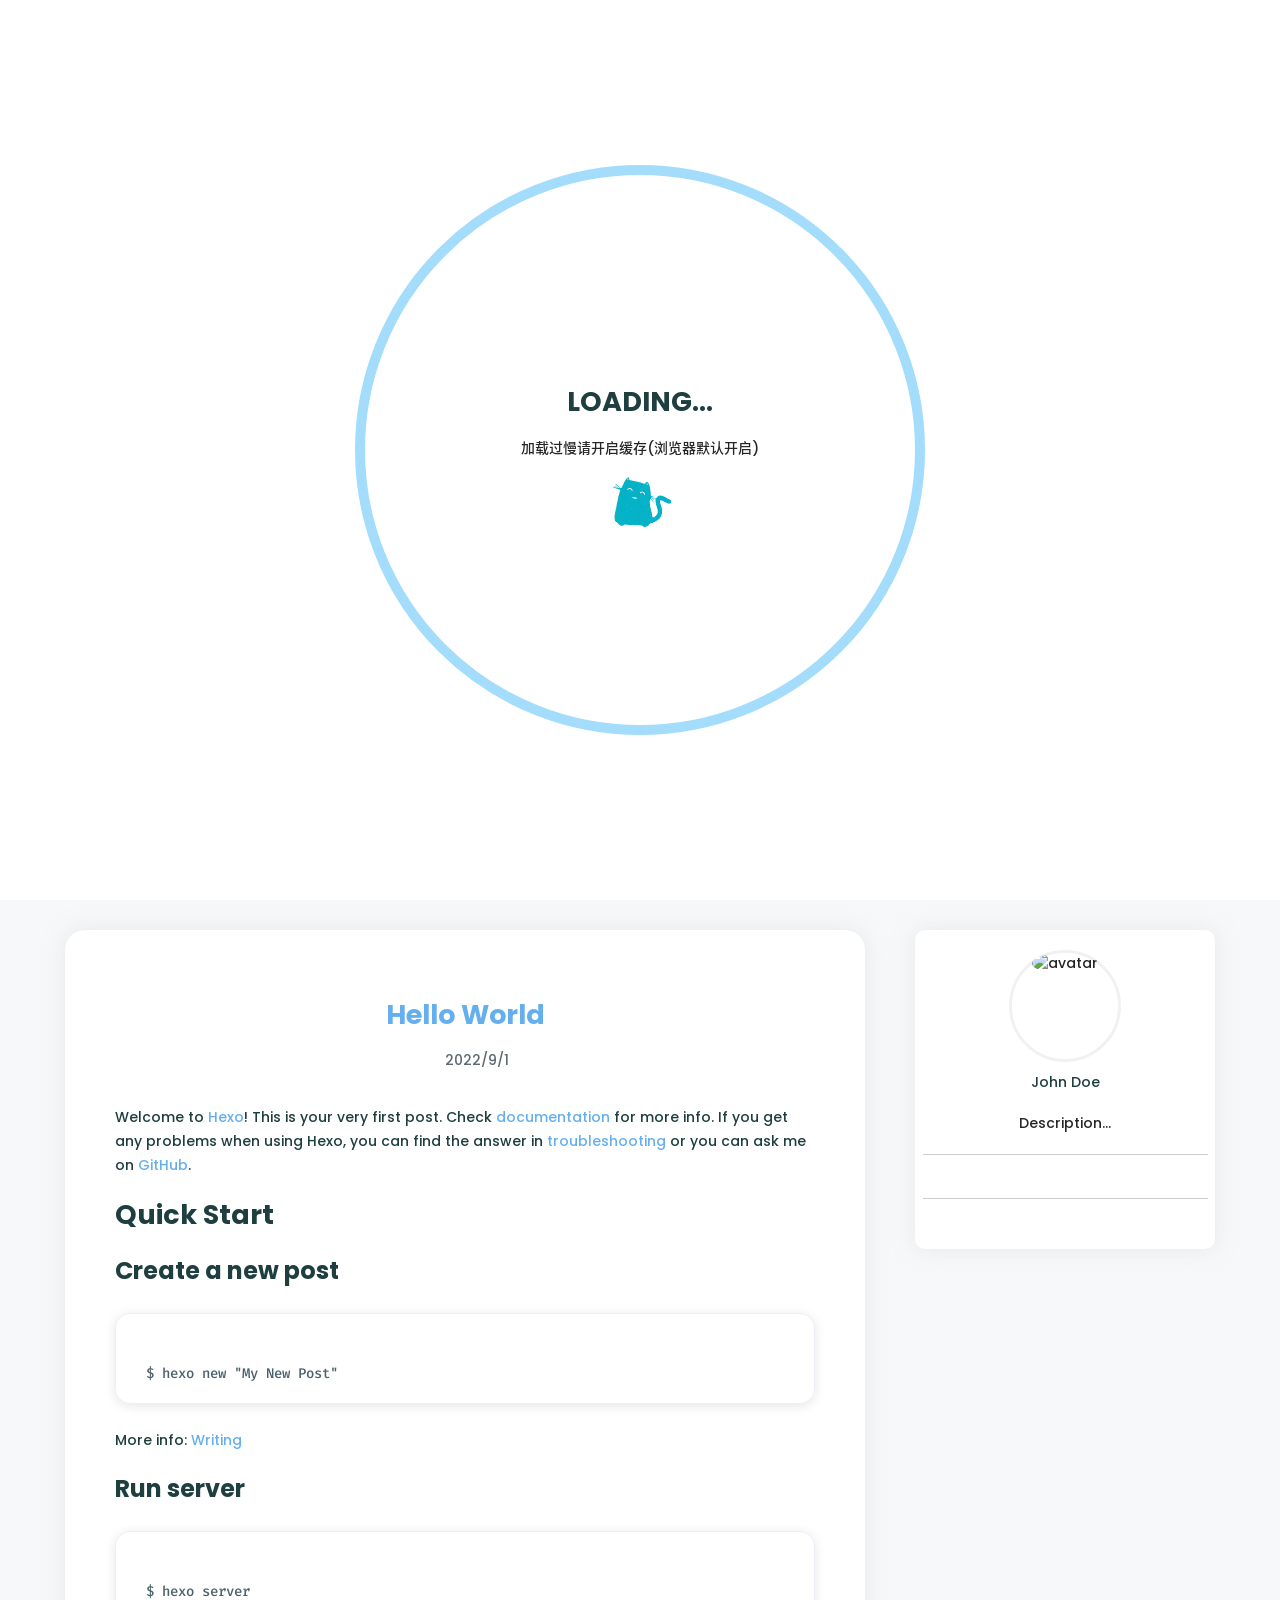
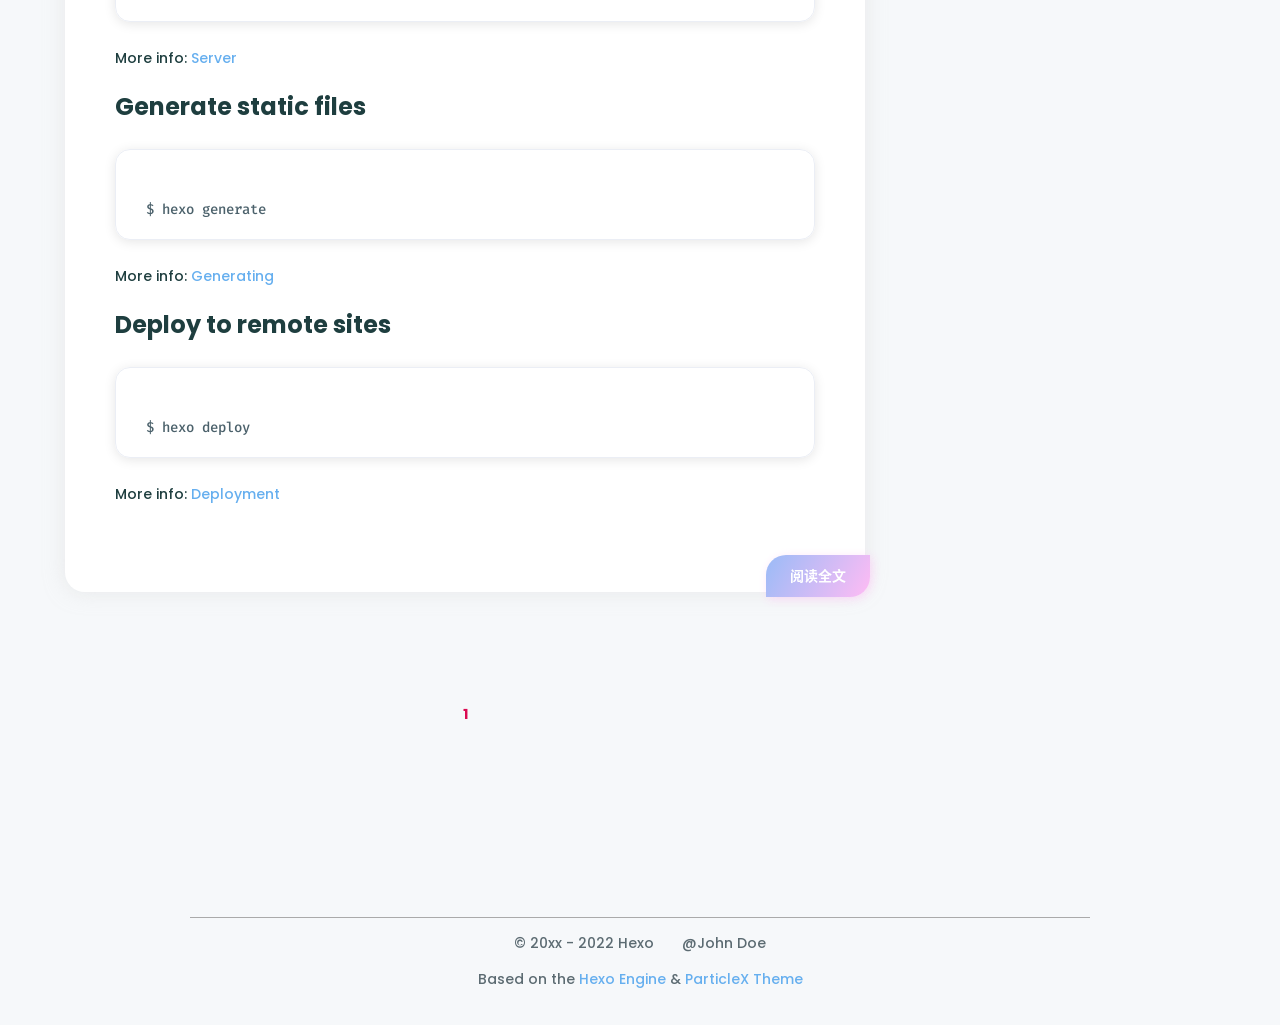
==== index.html @ c2cf767c "Site updated: 2022-09-02 00:06:01" ====
<!DOCTYPE html>
<html lang="en">
    <head>
        <meta charset="UTF-8">
        <meta name="viewport" content="width=device-width,initial-scale=1.0,maximum-scale=1.0,user-scalable=0">
        <title>Hexo</title>
        <meta name="author" content="John Doe">
        <meta name="description" content="">
        <meta name="keywords" content="">
        <link rel="icon" href="https://gimg2.baidu.com/image_search/src=http%3A%2F%2Fnimg.ws.126.net%2F%3Furl%3Dhttp%253A%252F%252Fdingyue.ws.126.net%252F2021%252F1209%252F1f26c47dj00r3t7x1001zd200u000u0g00570056.jpg%26thumbnail%3D650x2147483647%26quality%3D80%26type%3Djpg&refer=http%3A%2F%2Fnimg.ws.126.net&app=2002&size=f9999,10000&q=a80&n=0&g=0n&fmt=auto?sec=1664640320&t=bb27c433da0025b94dfe8b3d9829feb0">
        <script src="https://cdn.staticfile.org/instant.page/5.1.0/instantpage.min.js" type="module"></script>
        <script src="https://cdn.staticfile.org/font-awesome/6.1.1/js/all.min.js"></script>
        
        <link rel="stylesheet" href="/css/fonts.min.css">
        <link rel="stylesheet" href="/css/particlex.css">
        
        <script src="https://cdn.staticfile.org/vue/3.2.33/vue.global.prod.min.js"></script>
    <meta name="generator" content="Hexo 6.2.0"></head>
    <body>
        <div id="loading" style="height:100vh;width:100vw;position:fixed;display:flex;z-index:200;justify-content:space-between;background:#fff;transition:opacity 0.3s ease-out"><div style="position:fixed;height:100vh;width:100vw;display:flex;justify-content:center;align-items:center"><div id="loadcontent" style="width:50vmin;height:50vmin;padding:50px;border-radius:50%;display:flex;justify-content:center;align-items:center;border:solid 10px #a3ddfb;text-align:center"><div><h2>LOADING...</h2><p style="word-break:keep-all">加载过慢请开启缓存(浏览器默认开启)</p><div><img alt="loading" src="/loading.gif"></div></div></div></div></div>
        <div id="layout">
            <i data-fa-symbol="calendar-solid" class="fa-solid fa-calendar fa-fw"></i>
            <i data-fa-symbol="bookmark-solid" class="fa-solid fa-bookmark fa-fw"></i>
            <i data-fa-symbol="tags-solid" class="fa-solid fa-tags fa-fw"></i>
            <transition name="into">
                <div v-show="show_page" style="display: -not-none">
                    <div id="menu_show">
                         
<nav id="menu">
    <div class="desktop-menu">
        <a href="/">
            <span class="title">Hexo</span>
        </a>
        
        <a href="/">
            <i class="fa-solid fa-house fa-fw"></i>
            <span>&ensp;home</span>
        </a>
        
        <a href="/about">
            <i class="fa-solid fa-id-card fa-fw"></i>
            <span>&ensp;about</span>
        </a>
        
        <a href="/archives">
            <i class="fa-solid fa-box-archive fa-fw"></i>
            <span>&ensp;archives</span>
        </a>
        
        <a href="/categories">
            <i class="fa-solid fa-bookmark fa-fw"></i>
            <span>&ensp;categories</span>
        </a>
        
        <a href="/tags">
            <i class="fa-solid fa-tags fa-fw"></i>
            <span>&ensp;tags</span>
        </a>
        
    </div>
    <div :class="'phone-menu ' + menu_show" id="phone-menu">
        <div class="curtain" @click="menu_show = !menu_show" v-show="menu_show"></div>
        <div :class="'title'" @click="menu_show = !menu_show">
            <i class="fa-solid fa-bars fa-fw"></i>
            <span>&emsp;Hexo</span>
        </div>
        <transition name="slide">
        <div class="items" v-show="menu_show">
            
            <a href="/">
                <div class="item">
                    <div style="min-width: 20px; max-width: 50px; width: 10%">
                        <i class="fa-solid fa-house fa-fw"></i>
                    </div>
                    <div style="min-width: 100px; max-width: 150%; width: 20%">home</div>
                </div>
            </a>
            
            <a href="/about">
                <div class="item">
                    <div style="min-width: 20px; max-width: 50px; width: 10%">
                        <i class="fa-solid fa-id-card fa-fw"></i>
                    </div>
                    <div style="min-width: 100px; max-width: 150%; width: 20%">about</div>
                </div>
            </a>
            
            <a href="/archives">
                <div class="item">
                    <div style="min-width: 20px; max-width: 50px; width: 10%">
                        <i class="fa-solid fa-box-archive fa-fw"></i>
                    </div>
                    <div style="min-width: 100px; max-width: 150%; width: 20%">archives</div>
                </div>
            </a>
            
            <a href="/categories">
                <div class="item">
                    <div style="min-width: 20px; max-width: 50px; width: 10%">
                        <i class="fa-solid fa-bookmark fa-fw"></i>
                    </div>
                    <div style="min-width: 100px; max-width: 150%; width: 20%">categories</div>
                </div>
            </a>
            
            <a href="/tags">
                <div class="item">
                    <div style="min-width: 20px; max-width: 50px; width: 10%">
                        <i class="fa-solid fa-tags fa-fw"></i>
                    </div>
                    <div style="min-width: 100px; max-width: 150%; width: 20%">tags</div>
                </div>
            </a>
            
        </div>
        </transition>
    </div>
</nav>
                    </div>
                    <div id="main">
                        <div id="home-head">
    <div id="home-background" style="background-image: url(background-image:url('https://w.wallhaven.cc/full/6o/wallhaven-6o9qg7.png'))"></div>
    
    <div id="home-info" class="home-info" @click="home_click">
        <span class="loop"></span>
        <span class="loop"></span>
        <span class="loop"></span>
        <span class="loop"></span>
        <span class="info">
            <div class="wrap">
                <h1>Hexo</h1>
                <h3></h3>
                <h5></h5>
            </div>
        </span>
    </div>
    
</div>

<div id="home-posts-wrap" class="">
    <div id="home-posts">
        <div id="posts">
            

<div class="post">
    <a href="/2022/09/01/hello-world/">
        <h2 class="post-title">Hello World</h2>
    </a>
    <div class="category-and-date">
        
        <span class="date">
            <span class="icon">
                <svg class="fa-icon"><use xlink:href="#calendar-solid"></use></svg>
            </span>
            2022/9/1
        </span>
    </div>
    <div class="excerpt">
        <div class="content" v-pre>
            
            <p>Welcome to <a target="_blank" rel="noopener" href="https://hexo.io/">Hexo</a>! This is your very first post. Check <a target="_blank" rel="noopener" href="https://hexo.io/docs/">documentation</a> for more info. If you get any problems when using Hexo, you can find the answer in <a target="_blank" rel="noopener" href="https://hexo.io/docs/troubleshooting.html">troubleshooting</a> or you can ask me on <a target="_blank" rel="noopener" href="https://github.com/hexojs/hexo/issues">GitHub</a>.</p>
<h2 id="Quick-Start"><a href="#Quick-Start" class="headerlink" title="Quick Start"></a>Quick Start</h2><h3 id="Create-a-new-post"><a href="#Create-a-new-post" class="headerlink" title="Create a new post"></a>Create a new post</h3><pre><code class="bash">$ hexo new &quot;My New Post&quot;
</code></pre>
<p>More info: <a target="_blank" rel="noopener" href="https://hexo.io/docs/writing.html">Writing</a></p>
<h3 id="Run-server"><a href="#Run-server" class="headerlink" title="Run server"></a>Run server</h3><pre><code class="bash">$ hexo server
</code></pre>
<p>More info: <a target="_blank" rel="noopener" href="https://hexo.io/docs/server.html">Server</a></p>
<h3 id="Generate-static-files"><a href="#Generate-static-files" class="headerlink" title="Generate static files"></a>Generate static files</h3><pre><code class="bash">$ hexo generate
</code></pre>
<p>More info: <a target="_blank" rel="noopener" href="https://hexo.io/docs/generating.html">Generating</a></p>
<h3 id="Deploy-to-remote-sites"><a href="#Deploy-to-remote-sites" class="headerlink" title="Deploy to remote sites"></a>Deploy to remote sites</h3><pre><code class="bash">$ hexo deploy
</code></pre>
<p>More info: <a target="_blank" rel="noopener" href="https://hexo.io/docs/one-command-deployment.html">Deployment</a></p>

            
        </div>
    </div>
    <div class="post-tags">
        
        
    </div>
    <a href="/2022/09/01/hello-world/" class="go-post">阅读全文</a>
</div>

             
<div class="page-current">
    <div class="prev">
        
    </div>
    <div class="page-index">
        
        <span class="current">
            1
        </span>
        
    </div>
    <div class="next">
        
    </div>
</div>
        </div>
    </div>
    
    <div id="home-card">
        <div id="card-div">
    <div class="card-style" style="width: 300px">
        <div class="avatar">
            <img src="https://gimg2.baidu.com/image_search/src=http%3A%2F%2Fnimg.ws.126.net%2F%3Furl%3Dhttp%253A%252F%252Fdingyue.ws.126.net%252F2021%252F1209%252F1f26c47dj00r3t7x1001zd200u000u0g00570056.jpg%26thumbnail%3D650x2147483647%26quality%3D80%26type%3Djpg&refer=http%3A%2F%2Fnimg.ws.126.net&app=2002&size=f9999,10000&q=a80&n=0&g=0n&fmt=auto?sec=1664640320&t=bb27c433da0025b94dfe8b3d9829feb0 " alt="avatar">
        </div>
        <div class="name">
            John Doe
        </div>
        <div class="descriptions">
            
            <div class="description">
                Description...
            </div>
            
        </div>
        <div class="icon-links">
            
            <span class="icon-link">
                <a target="_blank" rel="noopener" href="https://github.com/argvchs">
                    <i class="fa-brands fa-github fa-fw"></i>
                </a>
            </span>
            
        </div>
        <div class="friend-links">
            
        </div>
    </div>
</div>
    </div>
    
</div>
                         
<footer id="footer">
    <div class="footer-wrap">
        <div>
            © 20xx - 2022 Hexo
            <span class="footer-icon">
                <i class="fa-solid fa-font-awesome fa-fw"></i>
            </span>
            @John Doe
        </div>
        <div></div>
        <div>Based on the <a target="_blank" rel="noopener" href="https://hexo.io/">Hexo Engine</a> & <a
                target="_blank" rel="noopener" href="https://github.com/argvchs/hexo-theme-particlex">ParticleX Theme</a></div>
        
    </div>
</footer>
                    </div>
                </div>
            </transition>
            <div id="img_show">
                <img id="img_content" alt="img_show">
            </div>
        </div>
        <script src="https://cdn.staticfile.org/highlight.js/11.5.1/highlight.min.js"></script>
        <script src="/js/particlex.js"></script>
        <script src="/js/showimg.js"></script>
        

    </body>
</html>
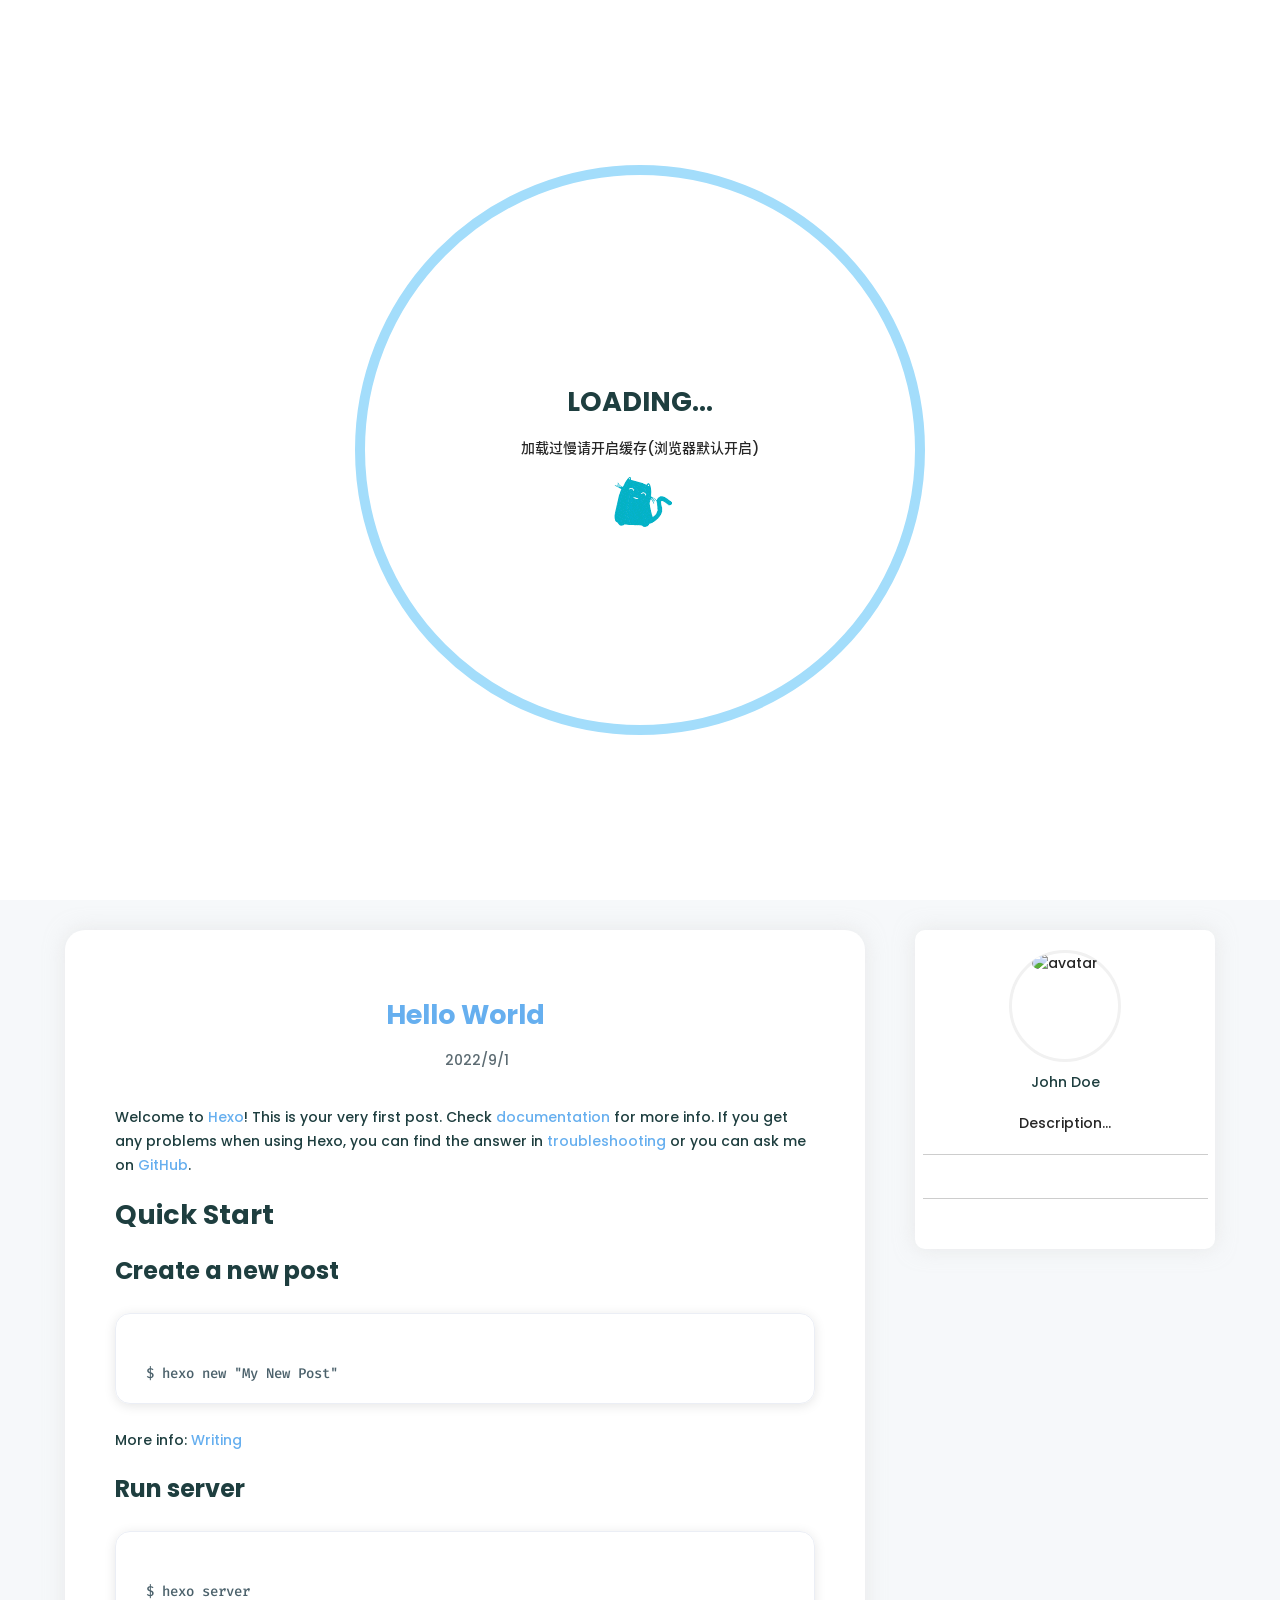
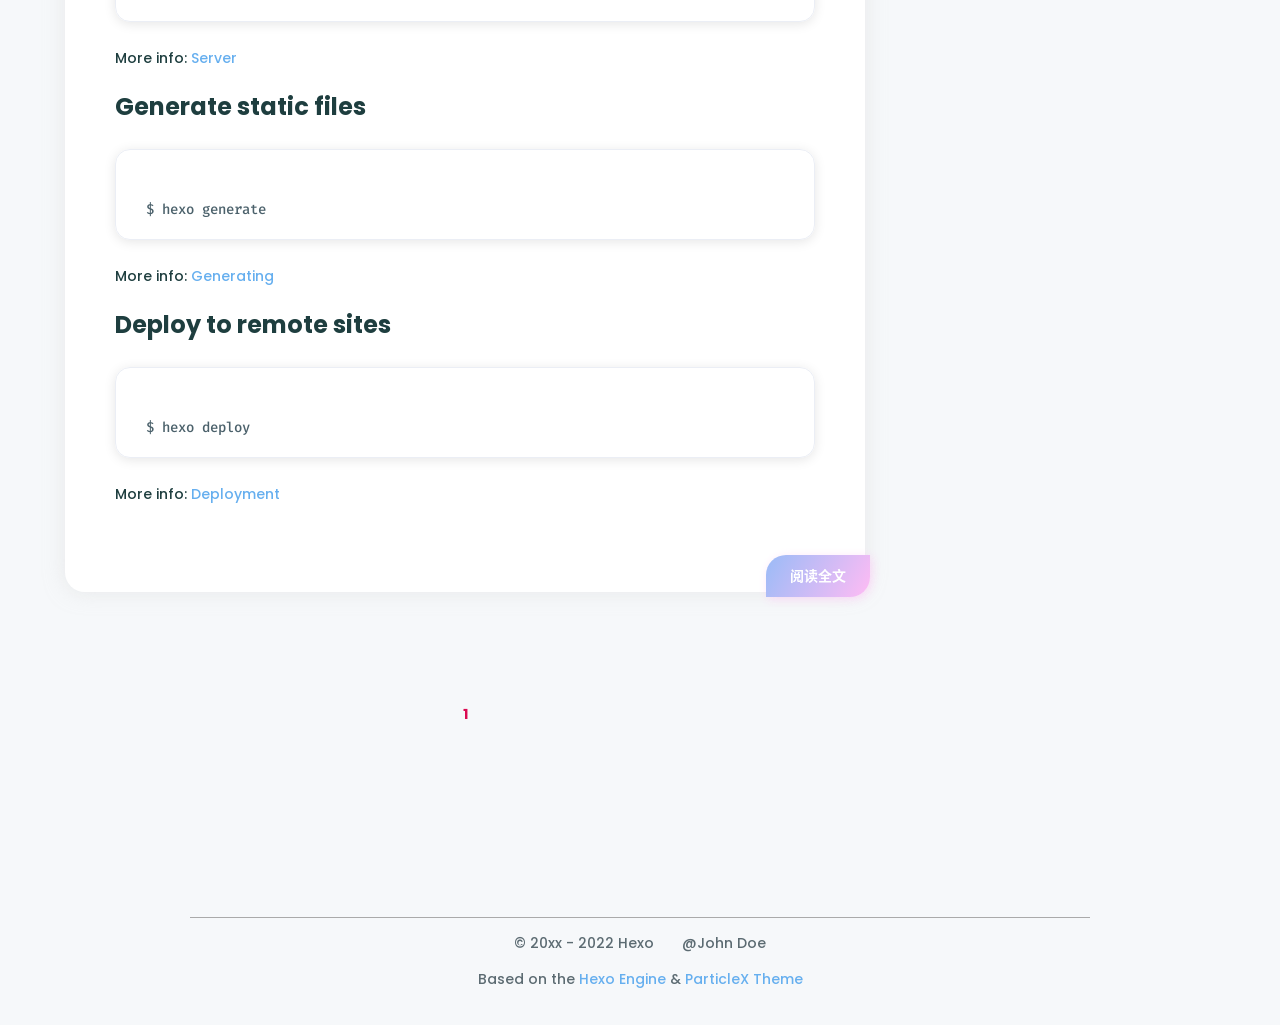
==== commit c87e0134: "Site updated: 2022-09-02 00:12:27" ====
--- a/index.html
+++ b/index.html
@@ -8,7 +8,7 @@
         <meta name="author" content="John Doe">
         <meta name="description" content="">
         <meta name="keywords" content="">
-        <link rel="icon" href="https://gimg2.baidu.com/image_search/src=http%3A%2F%2Fnimg.ws.126.net%2F%3Furl%3Dhttp%253A%252F%252Fdingyue.ws.126.net%252F2021%252F1209%252F1f26c47dj00r3t7x1001zd200u000u0g00570056.jpg%26thumbnail%3D650x2147483647%26quality%3D80%26type%3Djpg&refer=http%3A%2F%2Fnimg.ws.126.net&app=2002&size=f9999,10000&q=a80&n=0&g=0n&fmt=auto?sec=1664640320&t=bb27c433da0025b94dfe8b3d9829feb0">
+        <link rel="icon" href="/images/b.png">
         <script src="https://cdn.staticfile.org/instant.page/5.1.0/instantpage.min.js" type="module"></script>
         <script src="https://cdn.staticfile.org/font-awesome/6.1.1/js/all.min.js"></script>
         
@@ -206,7 +206,7 @@
         <div id="card-div">
     <div class="card-style" style="width: 300px">
         <div class="avatar">
-            <img src="https://gimg2.baidu.com/image_search/src=http%3A%2F%2Fnimg.ws.126.net%2F%3Furl%3Dhttp%253A%252F%252Fdingyue.ws.126.net%252F2021%252F1209%252F1f26c47dj00r3t7x1001zd200u000u0g00570056.jpg%26thumbnail%3D650x2147483647%26quality%3D80%26type%3Djpg&refer=http%3A%2F%2Fnimg.ws.126.net&app=2002&size=f9999,10000&q=a80&n=0&g=0n&fmt=auto?sec=1664640320&t=bb27c433da0025b94dfe8b3d9829feb0 " alt="avatar">
+            <img src="/images/b.png " alt="avatar">
         </div>
         <div class="name">
             John Doe
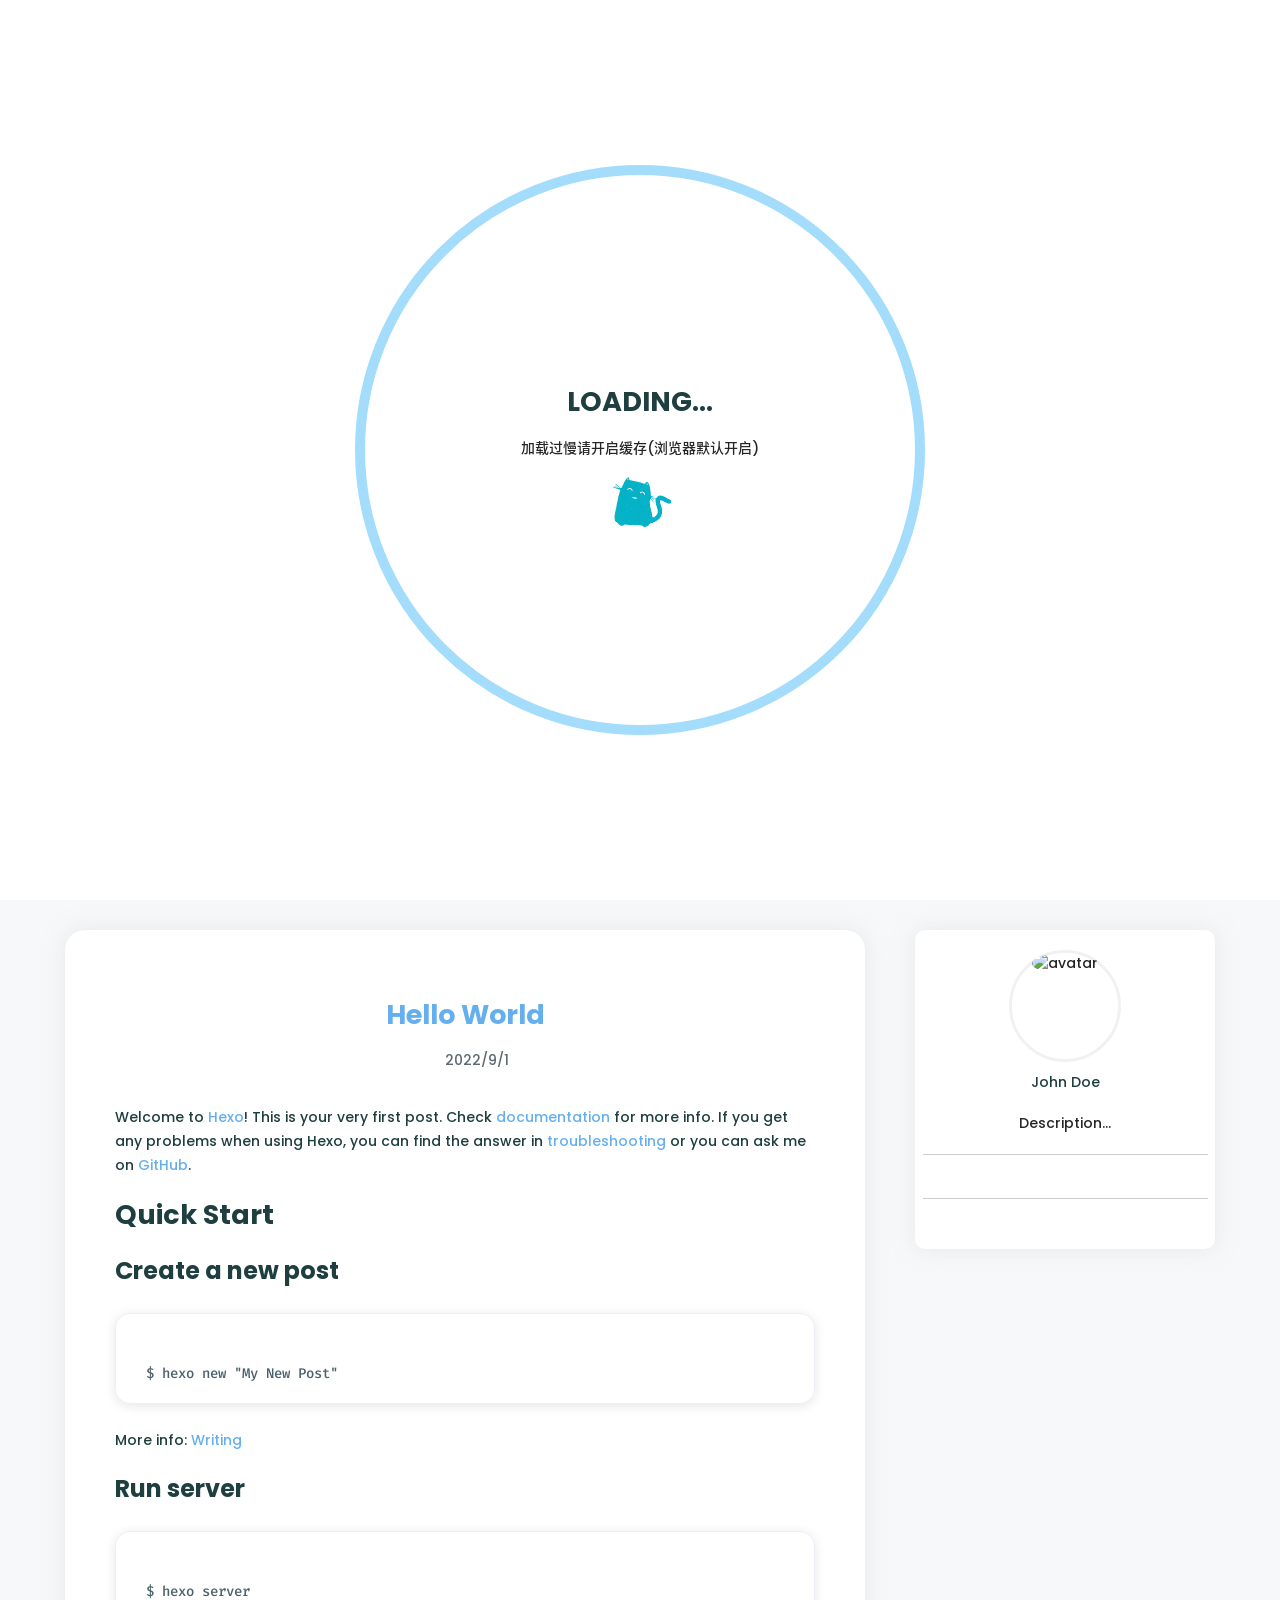
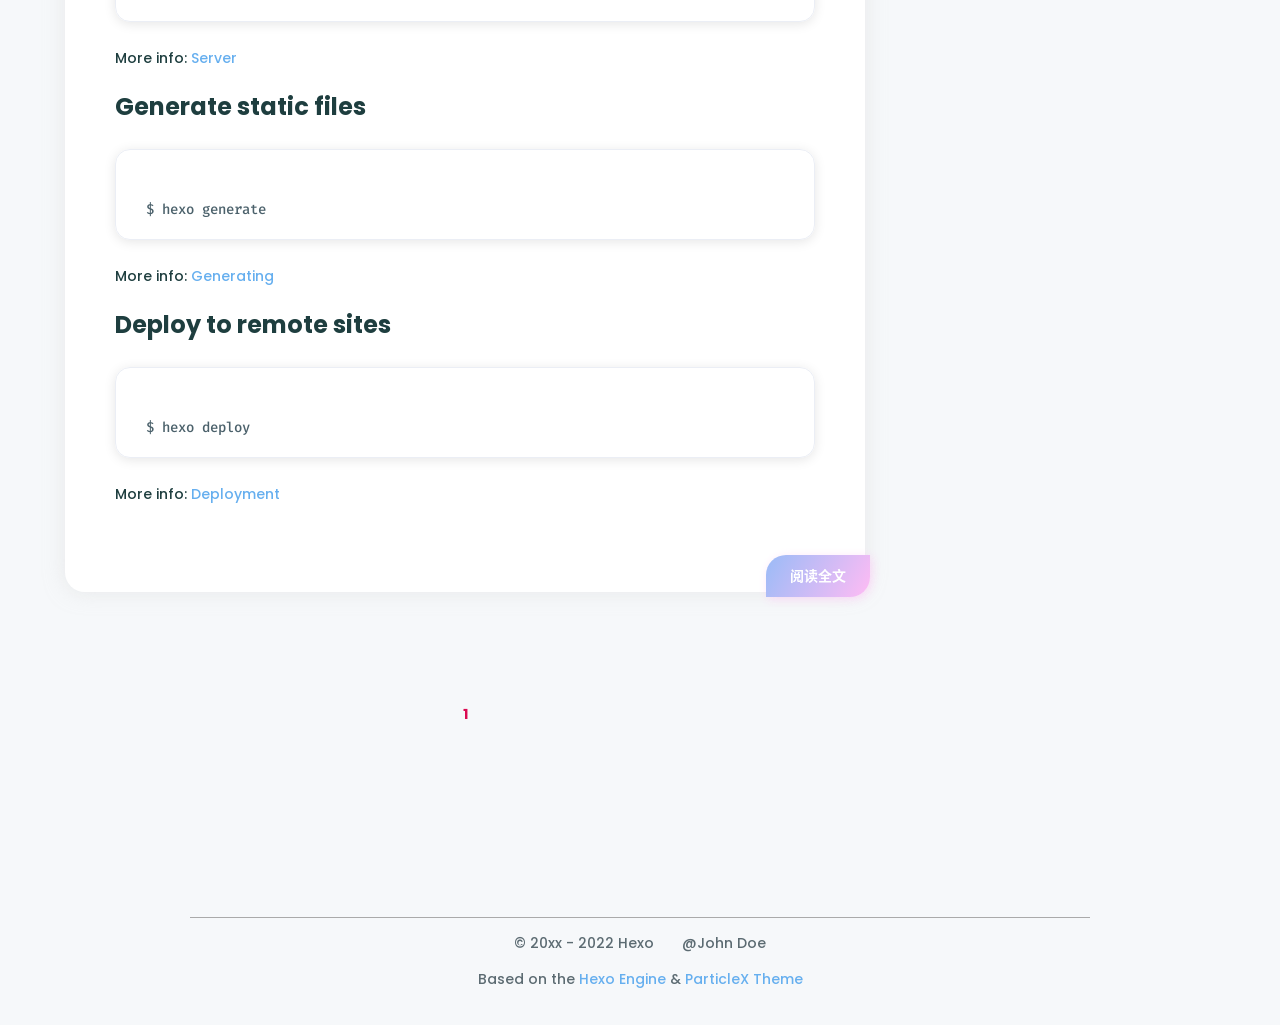
==== commit aee7dc8a: "Site updated: 2022-09-02 00:24:36" ====
--- a/index.html
+++ b/index.html
@@ -8,7 +8,7 @@
         <meta name="author" content="John Doe">
         <meta name="description" content="">
         <meta name="keywords" content="">
-        <link rel="icon" href="/images/b.png">
+        <link rel="icon" href="https://gimg2.baidu.com/image_search/src=http%3A%2F%2Fup.enterdesk.com%2Fedpic%2Fe6%2Fc6%2F47%2Fe6c647b2a2e25c4f6b4db6555a36e74b.jpg&refer=http%3A%2F%2Fup.enterdesk.com&app=2002&size=f9999,10000&q=a80&n=0&g=0n&fmt=auto?sec=1664641423&t=547849b54c3ba4bae5e285451c99cc3b">
         <script src="https://cdn.staticfile.org/instant.page/5.1.0/instantpage.min.js" type="module"></script>
         <script src="https://cdn.staticfile.org/font-awesome/6.1.1/js/all.min.js"></script>
         
@@ -120,7 +120,7 @@
                     </div>
                     <div id="main">
                         <div id="home-head">
-    <div id="home-background" style="background-image: url(background-image:url('https://w.wallhaven.cc/full/6o/wallhaven-6o9qg7.png'))"></div>
+    <div id="home-background" style="background-image: url(background-image:url('https://w.wallhaven.cc/full/z8/wallhaven-z8ll9w.jpg'))"></div>
     
     <div id="home-info" class="home-info" @click="home_click">
         <span class="loop"></span>
@@ -206,7 +206,7 @@
         <div id="card-div">
     <div class="card-style" style="width: 300px">
         <div class="avatar">
-            <img src="/images/b.png " alt="avatar">
+            <img src="https://gimg2.baidu.com/image_search/src=http%3A%2F%2Fup.enterdesk.com%2Fedpic%2Fe6%2Fc6%2F47%2Fe6c647b2a2e25c4f6b4db6555a36e74b.jpg&refer=http%3A%2F%2Fup.enterdesk.com&app=2002&size=f9999,10000&q=a80&n=0&g=0n&fmt=auto?sec=1664641423&t=547849b54c3ba4bae5e285451c99cc3b " alt="avatar">
         </div>
         <div class="name">
             John Doe
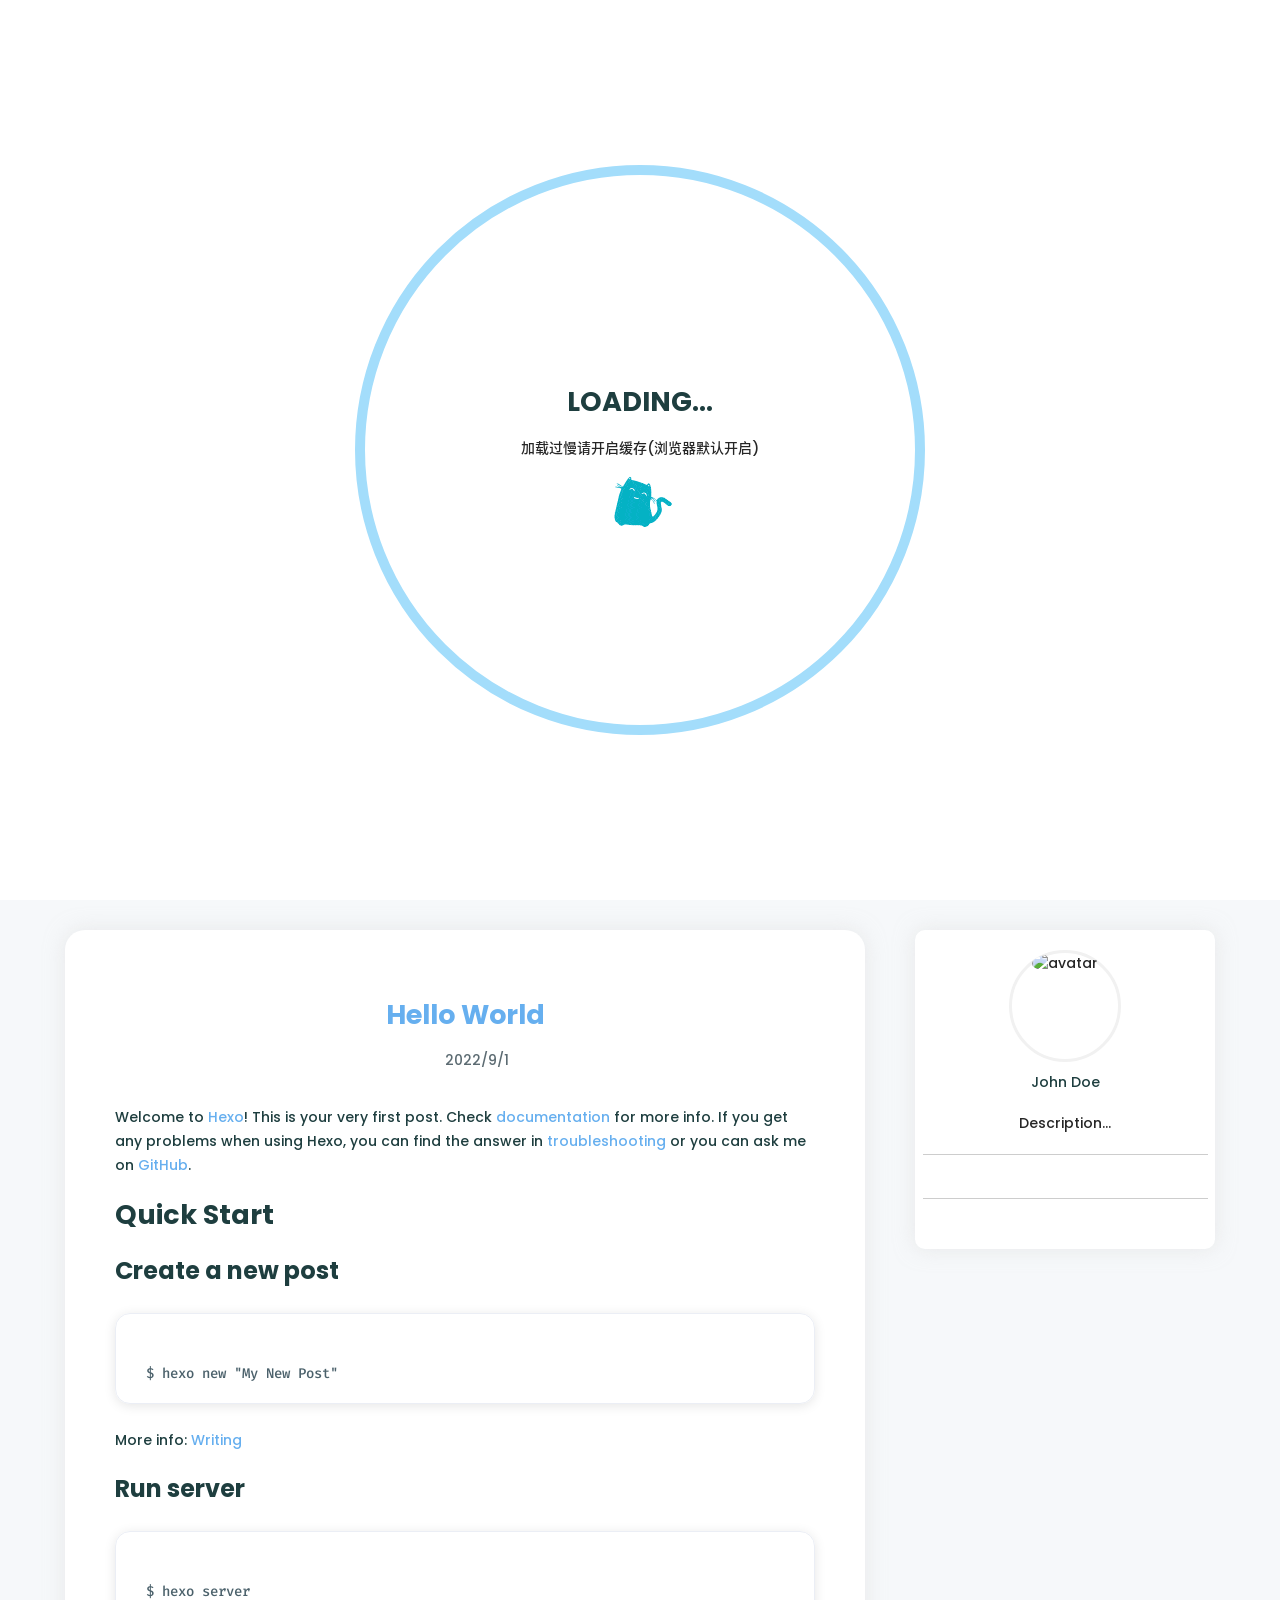
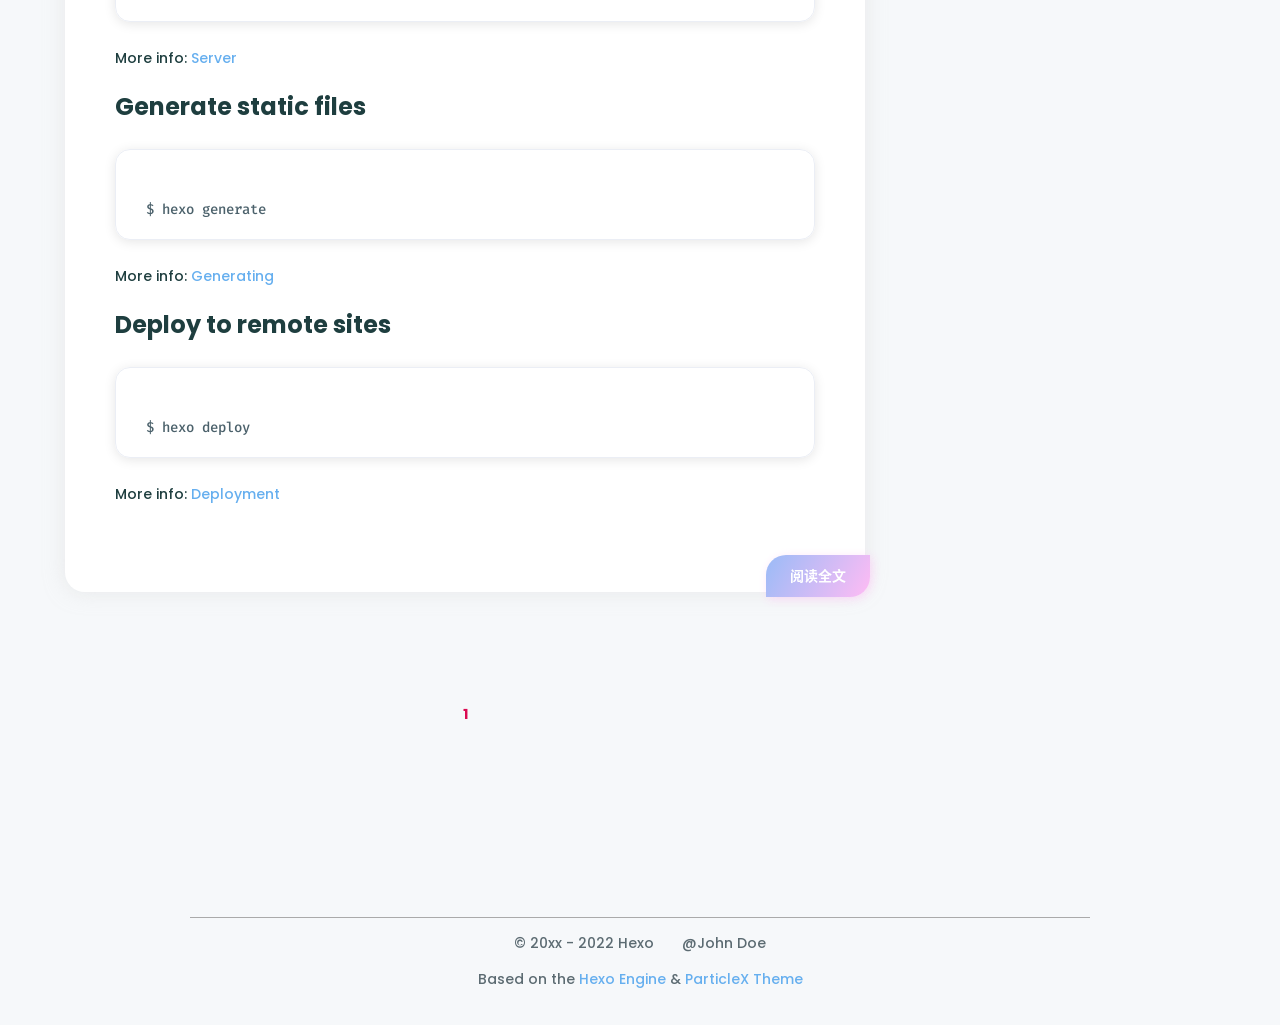
==== commit f6573c55: "Site updated: 2022-09-02 00:30:50" ====
--- a/index.html
+++ b/index.html
@@ -120,7 +120,7 @@
                     </div>
                     <div id="main">
                         <div id="home-head">
-    <div id="home-background" style="background-image: url(background-image:url('https://w.wallhaven.cc/full/z8/wallhaven-z8ll9w.jpg'))"></div>
+    <div id="home-background" style="background-image: url(background-image:url('https://w.wallhaven.cc/full/z9/wallhaven-z8ll9w.jpg'))"></div>
     
     <div id="home-info" class="home-info" @click="home_click">
         <span class="loop"></span>
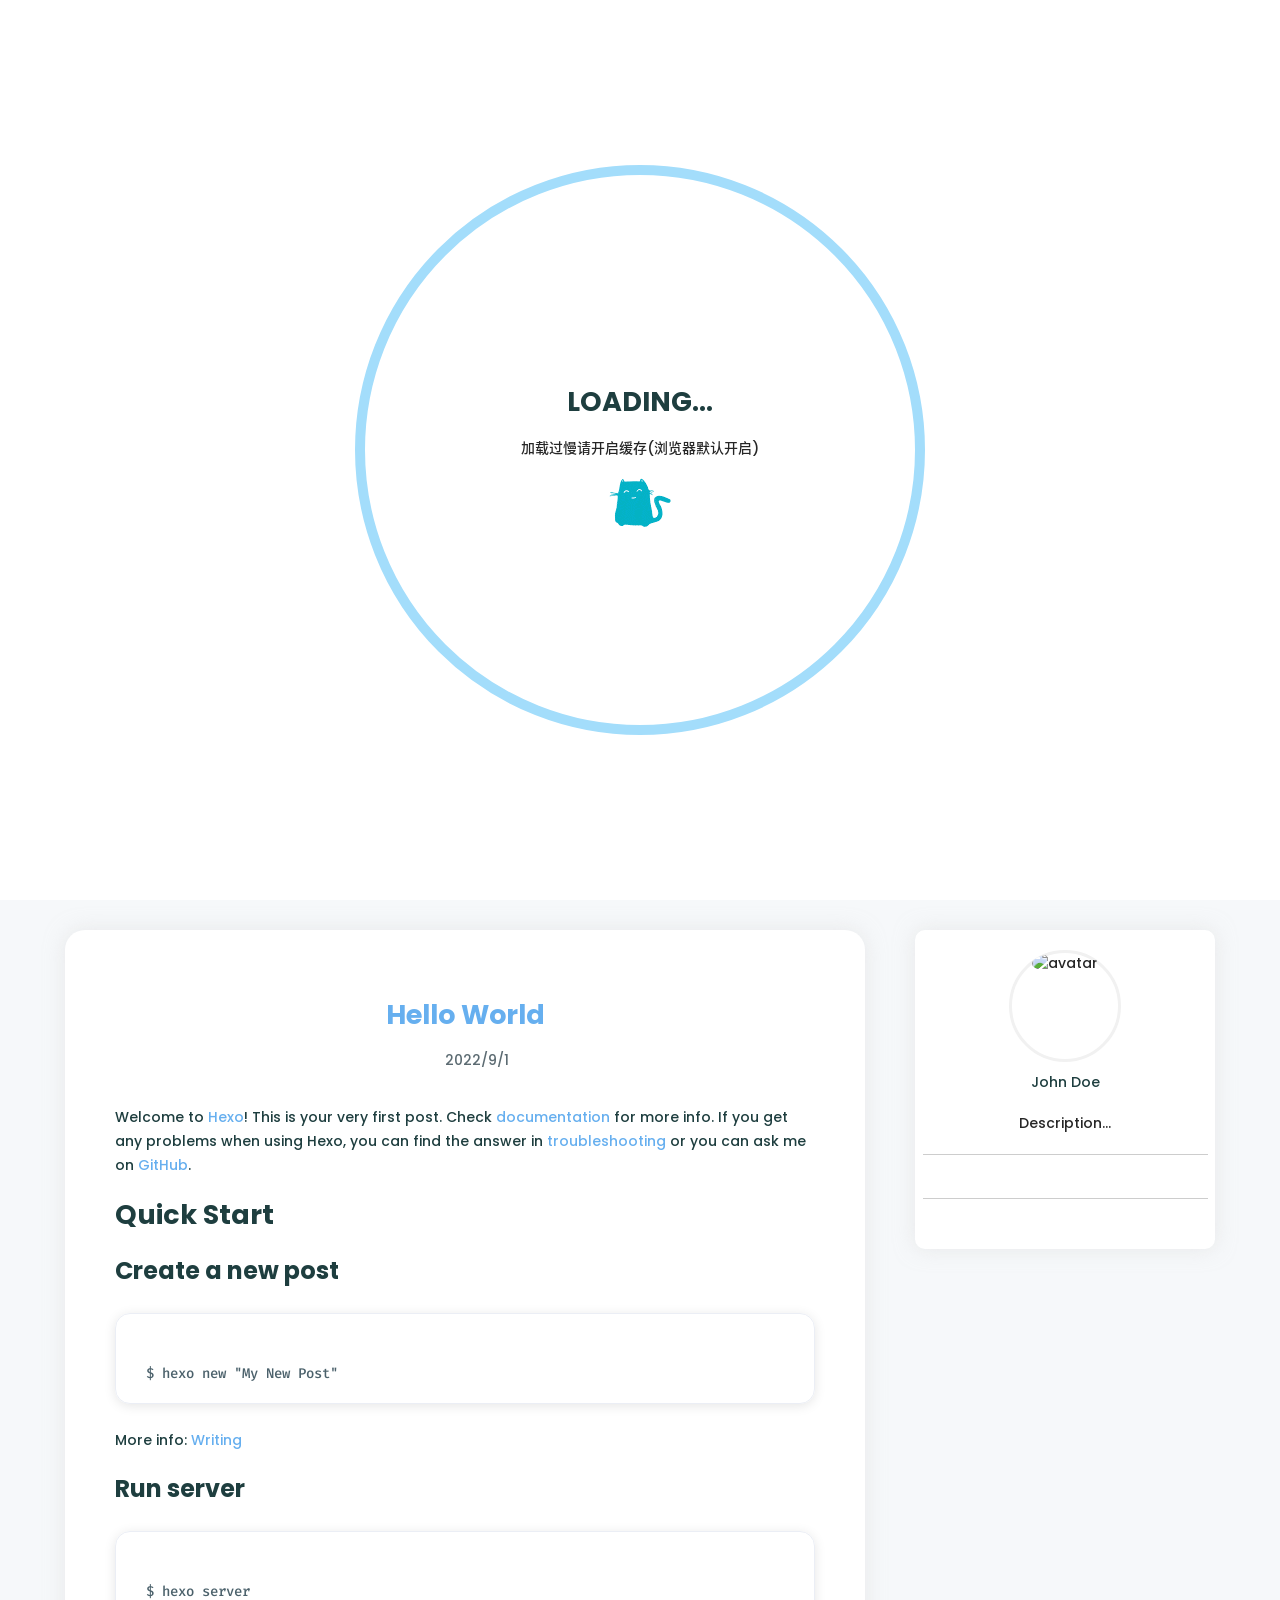
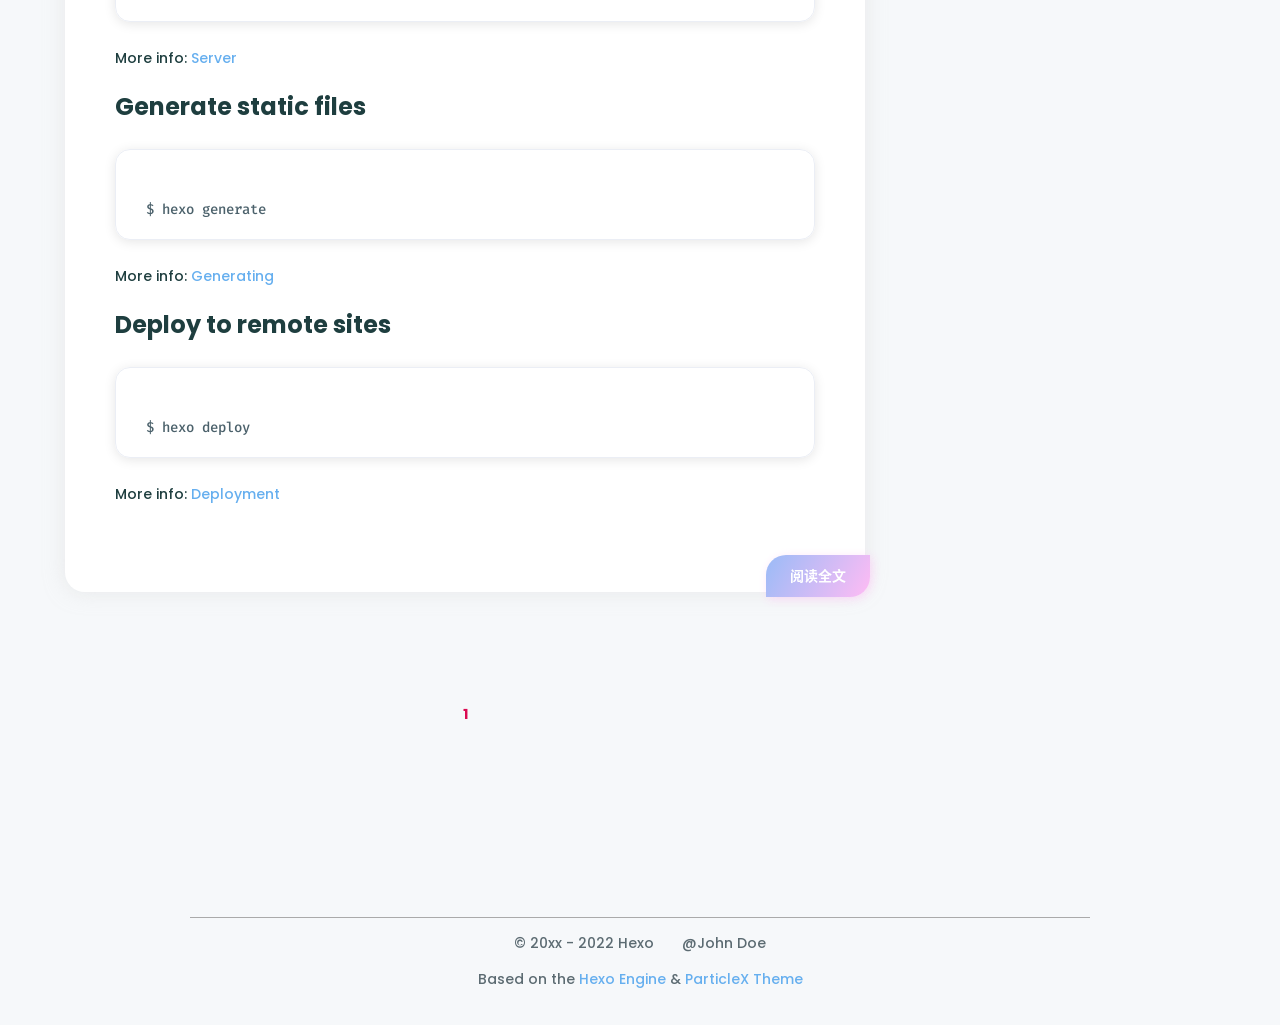
==== commit 140be46a: "Site updated: 2022-09-02 00:36:04" ====
--- a/index.html
+++ b/index.html
@@ -120,7 +120,7 @@
                     </div>
                     <div id="main">
                         <div id="home-head">
-    <div id="home-background" style="background-image: url(background-image:url('https://w.wallhaven.cc/full/z9/wallhaven-z8ll9w.jpg'))"></div>
+    <div id="home-background" style="background-image: url(background-image:url('https://w.wallhaven.cc/full/z8/wallhaven-z8ll9w.jpg'))"></div>
     
     <div id="home-info" class="home-info" @click="home_click">
         <span class="loop"></span>
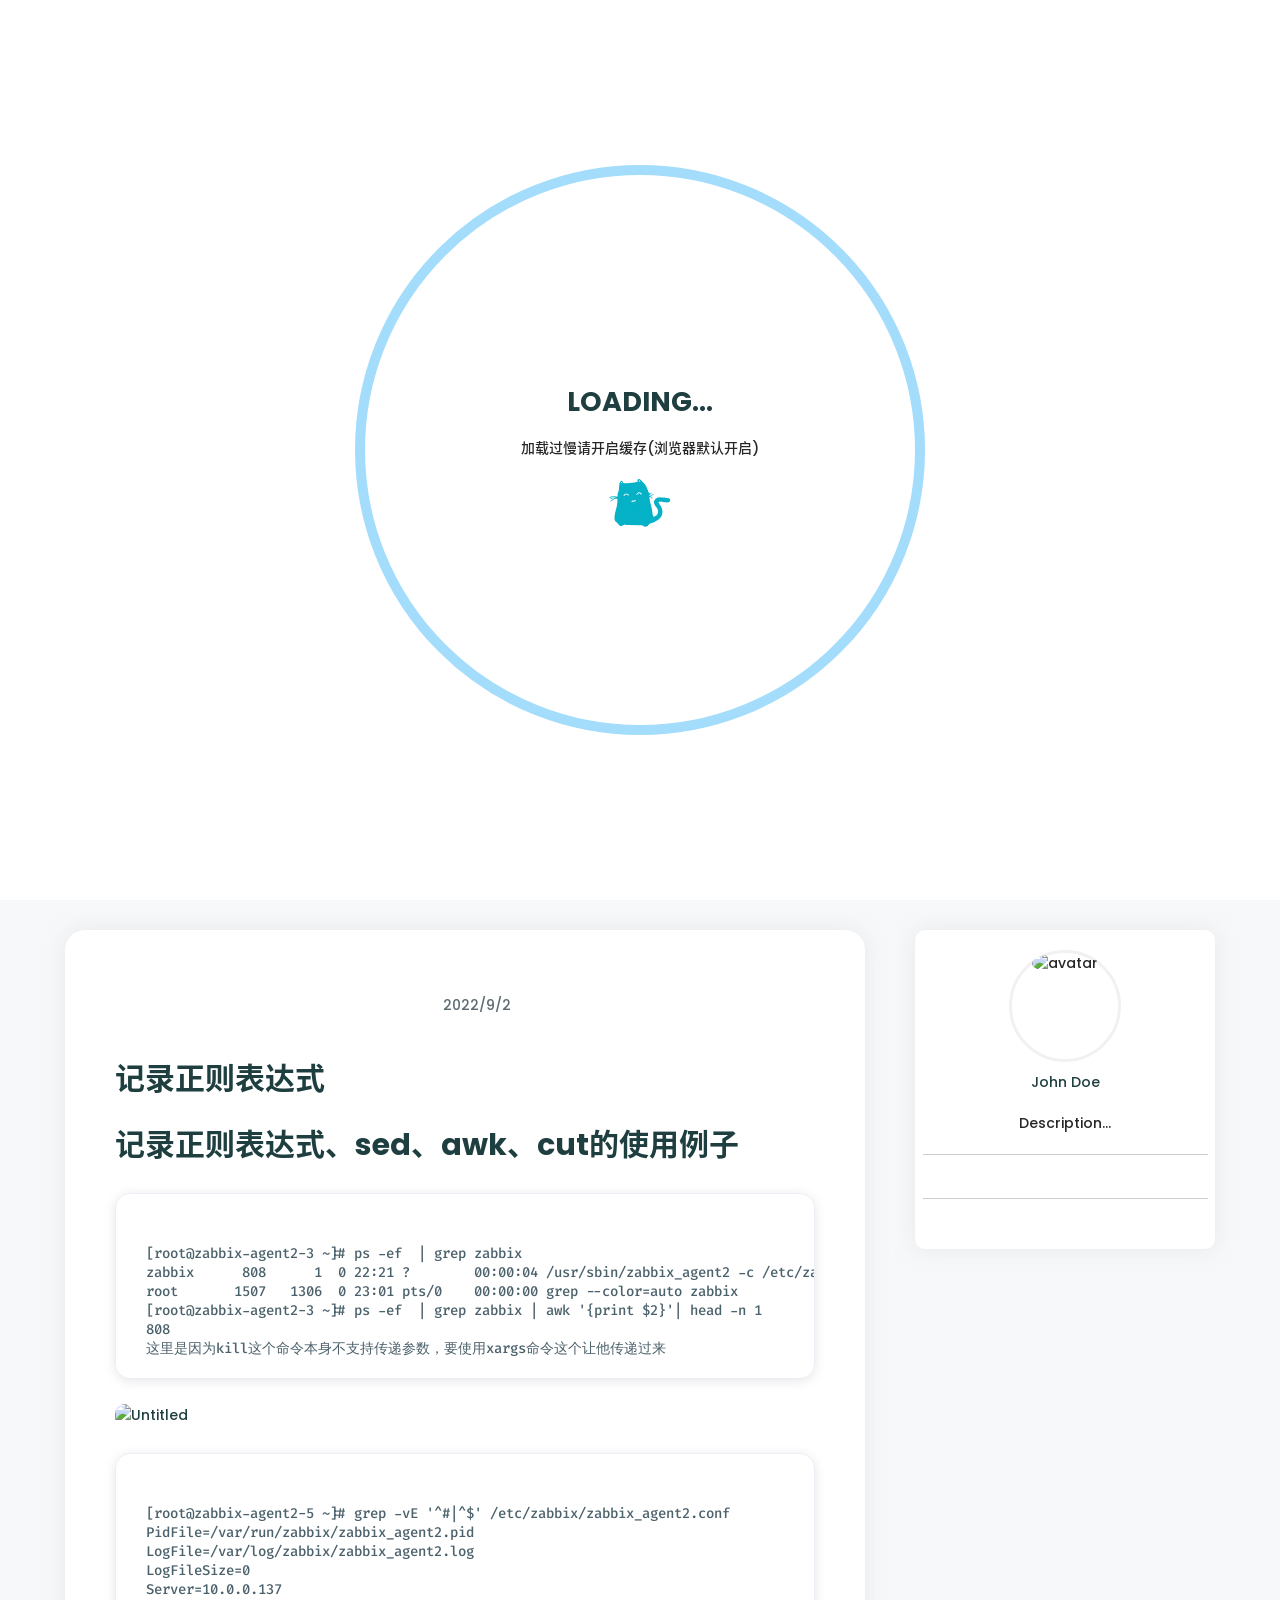
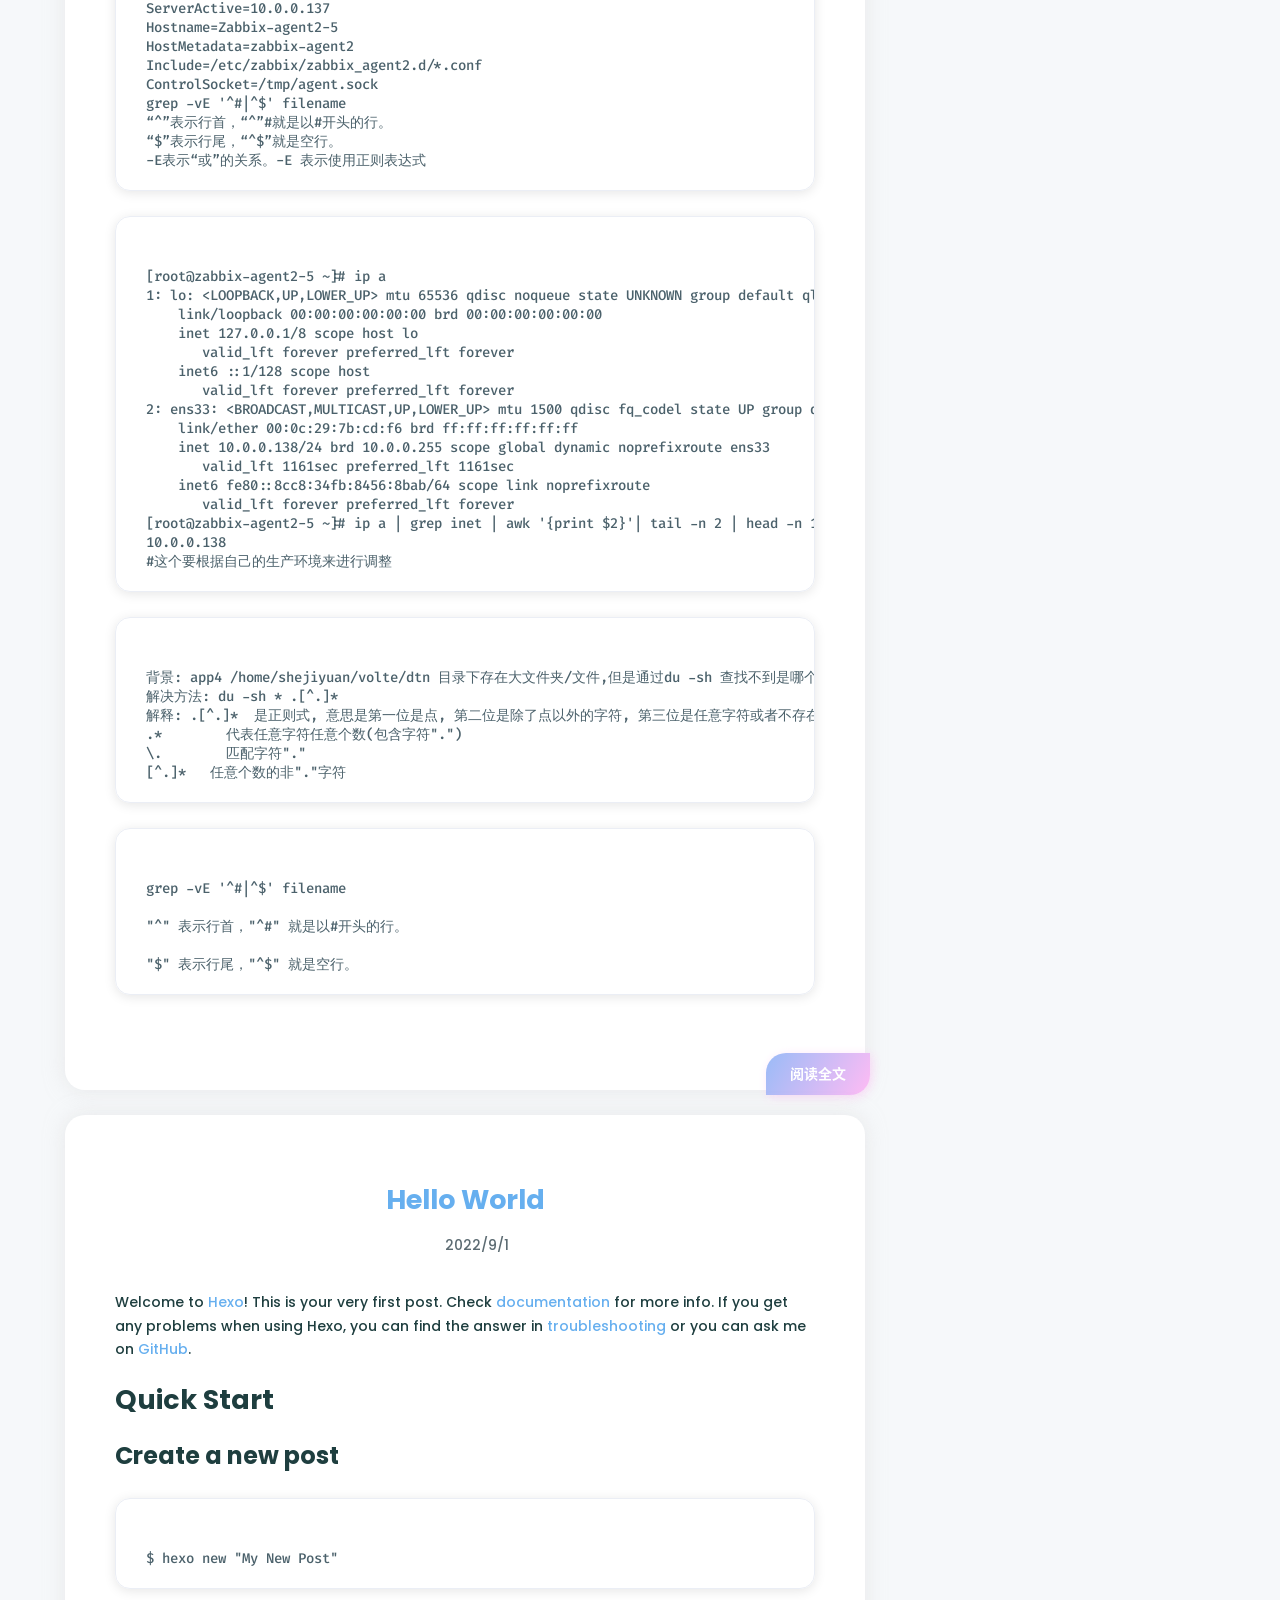
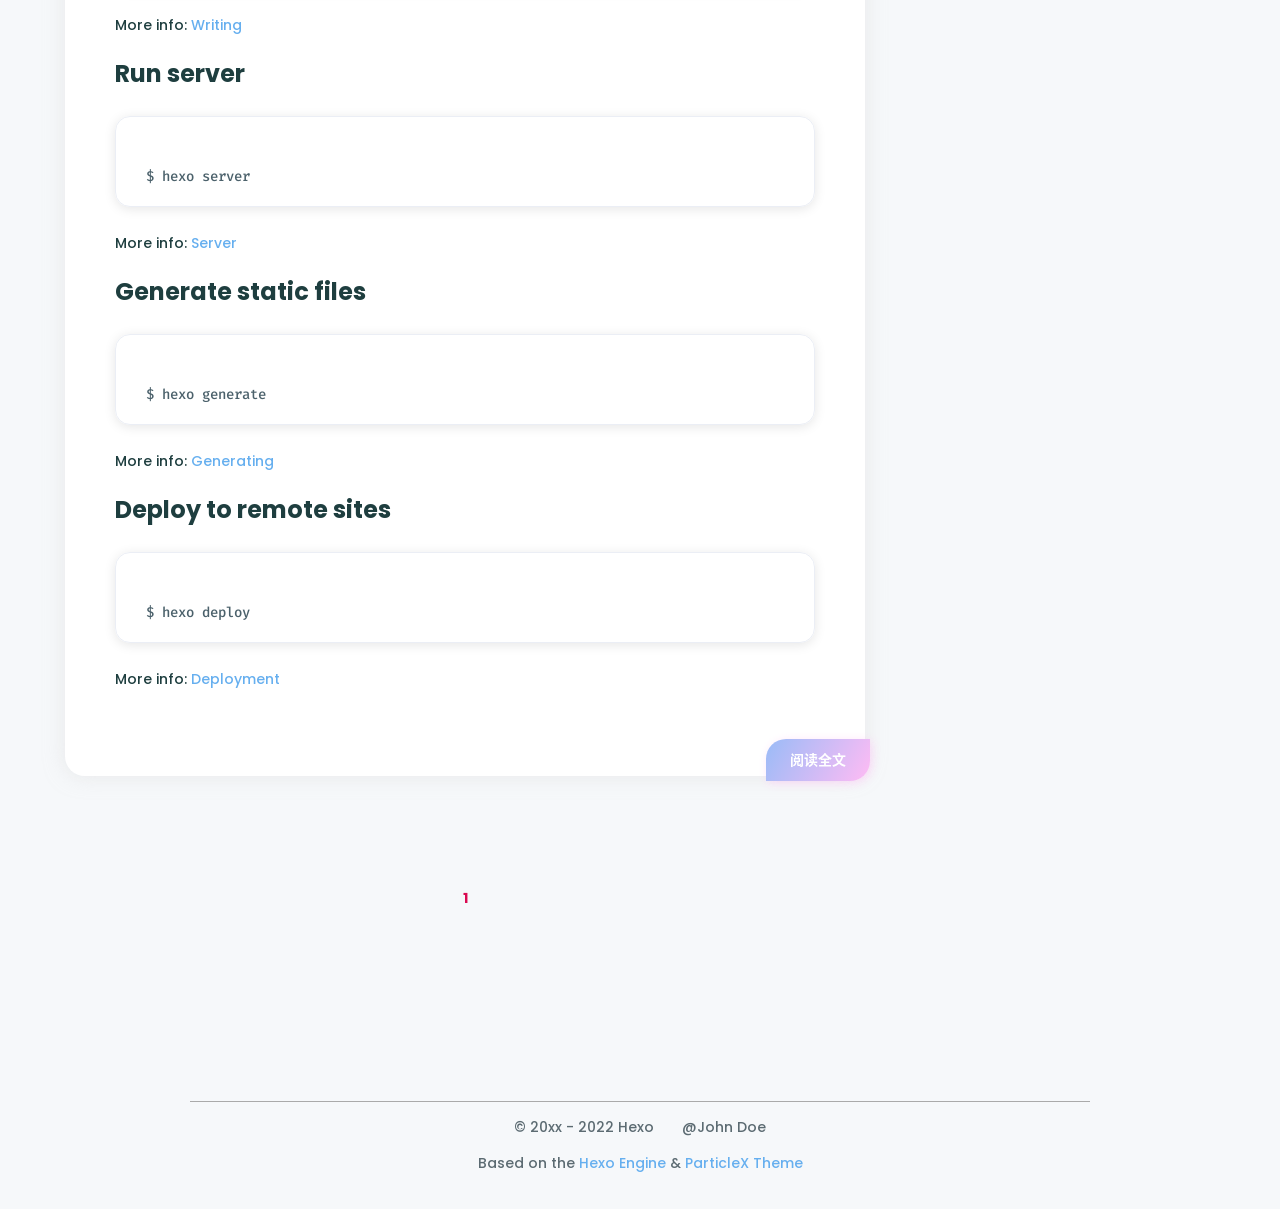
==== commit e242ec09: "Site updated: 2022-09-02 20:12:03" ====
--- a/index.html
+++ b/index.html
@@ -8,7 +8,7 @@
         <meta name="author" content="John Doe">
         <meta name="description" content="">
         <meta name="keywords" content="">
-        <link rel="icon" href="https://gimg2.baidu.com/image_search/src=http%3A%2F%2Fup.enterdesk.com%2Fedpic%2Fe6%2Fc6%2F47%2Fe6c647b2a2e25c4f6b4db6555a36e74b.jpg&refer=http%3A%2F%2Fup.enterdesk.com&app=2002&size=f9999,10000&q=a80&n=0&g=0n&fmt=auto?sec=1664641423&t=547849b54c3ba4bae5e285451c99cc3b">
+        <link rel="icon" href="https://gimg2.baidu.com/image_search/src=http%3A%2F%2Fup.enterdesk.com%2Fedpic%2F54%2Fe8%2Fa6%2F54e8a64f18a52c900b9155a4d47ea431.jpg&refer=http%3A%2F%2Fup.enterdesk.com&app=2002&size=f9999,10000&q=a80&n=0&g=0n&fmt=auto?sec=1664712630&t=28450705dbb2d9b70b93d4be41aeac6f">
         <script src="https://cdn.staticfile.org/instant.page/5.1.0/instantpage.min.js" type="module"></script>
         <script src="https://cdn.staticfile.org/font-awesome/6.1.1/js/all.min.js"></script>
         
@@ -120,7 +120,7 @@
                     </div>
                     <div id="main">
                         <div id="home-head">
-    <div id="home-background" style="background-image: url(background-image:url('https://w.wallhaven.cc/full/z8/wallhaven-z8ll9w.jpg'))"></div>
+    <div id="home-background" style="background-image: url(https://w.wallhaven.cc/full/1k/wallhaven-1k9ld3.png)"></div>
     
     <div id="home-info" class="home-info" @click="home_click">
         <span class="loop"></span>
@@ -144,6 +144,86 @@
             
 
 <div class="post">
+    <a href="/2022/09/02/正则表达式/">
+        <h2 class="post-title"></h2>
+    </a>
+    <div class="category-and-date">
+        
+        <span class="date">
+            <span class="icon">
+                <svg class="fa-icon"><use xlink:href="#calendar-solid"></use></svg>
+            </span>
+            2022/9/2
+        </span>
+    </div>
+    <div class="excerpt">
+        <div class="content" v-pre>
+            
+            <h1 id="记录正则表达式"><a href="#记录正则表达式" class="headerlink" title="记录正则表达式"></a>记录正则表达式</h1><h1 id="记录正则表达式、sed、awk、cut的使用例子"><a href="#记录正则表达式、sed、awk、cut的使用例子" class="headerlink" title="记录正则表达式、sed、awk、cut的使用例子"></a>记录正则表达式、sed、awk、cut的使用例子</h1><pre><code class="markdown">[root@zabbix-agent2-3 ~]# ps -ef  | grep zabbix
+zabbix      808      1  0 22:21 ?        00:00:04 /usr/sbin/zabbix_agent2 -c /etc/zabbix/zabbix_agent2.conf
+root       1507   1306  0 23:01 pts/0    00:00:00 grep --color=auto zabbix
+[root@zabbix-agent2-3 ~]# ps -ef  | grep zabbix | awk &#39;&#123;print $2&#125;&#39;| head -n 1
+808
+这里是因为kill这个命令本身不支持传递参数，要使用xargs命令这个让他传递过来
+</code></pre>
+<p><img src="/images/Untitled.png" alt="Untitled"></p>
+<pre><code>[root@zabbix-agent2-5 ~]# grep -vE &#39;^#|^$&#39; /etc/zabbix/zabbix_agent2.conf 
+PidFile=/var/run/zabbix/zabbix_agent2.pid
+LogFile=/var/log/zabbix/zabbix_agent2.log
+LogFileSize=0
+Server=10.0.0.137
+ServerActive=10.0.0.137
+Hostname=Zabbix-agent2-5
+HostMetadata=zabbix-agent2
+Include=/etc/zabbix/zabbix_agent2.d/*.conf
+ControlSocket=/tmp/agent.sock
+grep -vE &#39;^#|^$&#39; filename
+“^”表示行首，“^”#就是以#开头的行。
+“$”表示行尾，“^$”就是空行。
+-E表示“或”的关系。-E 表示使用正则表达式
+</code></pre>
+<pre><code>[root@zabbix-agent2-5 ~]# ip a
+1: lo: &lt;LOOPBACK,UP,LOWER_UP&gt; mtu 65536 qdisc noqueue state UNKNOWN group default qlen 1000
+    link/loopback 00:00:00:00:00:00 brd 00:00:00:00:00:00
+    inet 127.0.0.1/8 scope host lo
+       valid_lft forever preferred_lft forever
+    inet6 ::1/128 scope host 
+       valid_lft forever preferred_lft forever
+2: ens33: &lt;BROADCAST,MULTICAST,UP,LOWER_UP&gt; mtu 1500 qdisc fq_codel state UP group default qlen 1000
+    link/ether 00:0c:29:7b:cd:f6 brd ff:ff:ff:ff:ff:ff
+    inet 10.0.0.138/24 brd 10.0.0.255 scope global dynamic noprefixroute ens33
+       valid_lft 1161sec preferred_lft 1161sec
+    inet6 fe80::8cc8:34fb:8456:8bab/64 scope link noprefixroute 
+       valid_lft forever preferred_lft forever
+[root@zabbix-agent2-5 ~]# ip a | grep inet | awk &#39;&#123;print $2&#125;&#39;| tail -n 2 | head -n 1 | cut -f1 -d &quot;/&quot;
+10.0.0.138
+#这个要根据自己的生产环境来进行调整
+</code></pre>
+<pre><code class="bash">背景: app4 /home/shejiyuan/volte/dtn 目录下存在大文件夹/文件,但是通过du -sh 查找不到是哪个文件夹/文件
+解决方法: du -sh * .[^.]*
+解释: .[^.]*  是正则式, 意思是第一位是点, 第二位是除了点以外的字符, 第三位是任意字符或者不存在,这样可以查询到隐藏文件夹/文件
+.*        代表任意字符任意个数(包含字符&quot;.&quot;)
+\.        匹配字符&quot;.&quot;
+[^.]*   任意个数的非&quot;.&quot;字符
+</code></pre>
+<pre><code class="shell">grep -vE &#39;^#|^$&#39; filename
+
+&quot;^&quot; 表示行首，&quot;^#&quot; 就是以#开头的行。
+
+&quot;$&quot; 表示行尾，&quot;^$&quot; 就是空行。
+</code></pre>
+
+            
+        </div>
+    </div>
+    <div class="post-tags">
+        
+        
+    </div>
+    <a href="/2022/09/02/正则表达式/" class="go-post">阅读全文</a>
+</div>
+
+<div class="post">
     <a href="/2022/09/01/hello-world/">
         <h2 class="post-title">Hello World</h2>
     </a>
@@ -206,7 +286,7 @@
         <div id="card-div">
     <div class="card-style" style="width: 300px">
         <div class="avatar">
-            <img src="https://gimg2.baidu.com/image_search/src=http%3A%2F%2Fup.enterdesk.com%2Fedpic%2Fe6%2Fc6%2F47%2Fe6c647b2a2e25c4f6b4db6555a36e74b.jpg&refer=http%3A%2F%2Fup.enterdesk.com&app=2002&size=f9999,10000&q=a80&n=0&g=0n&fmt=auto?sec=1664641423&t=547849b54c3ba4bae5e285451c99cc3b " alt="avatar">
+            <img src="https://gimg2.baidu.com/image_search/src=http%3A%2F%2Fup.enterdesk.com%2Fedpic%2F54%2Fe8%2Fa6%2F54e8a64f18a52c900b9155a4d47ea431.jpg&refer=http%3A%2F%2Fup.enterdesk.com&app=2002&size=f9999,10000&q=a80&n=0&g=0n&fmt=auto?sec=1664712630&t=28450705dbb2d9b70b93d4be41aeac6f " alt="avatar">
         </div>
         <div class="name">
             John Doe
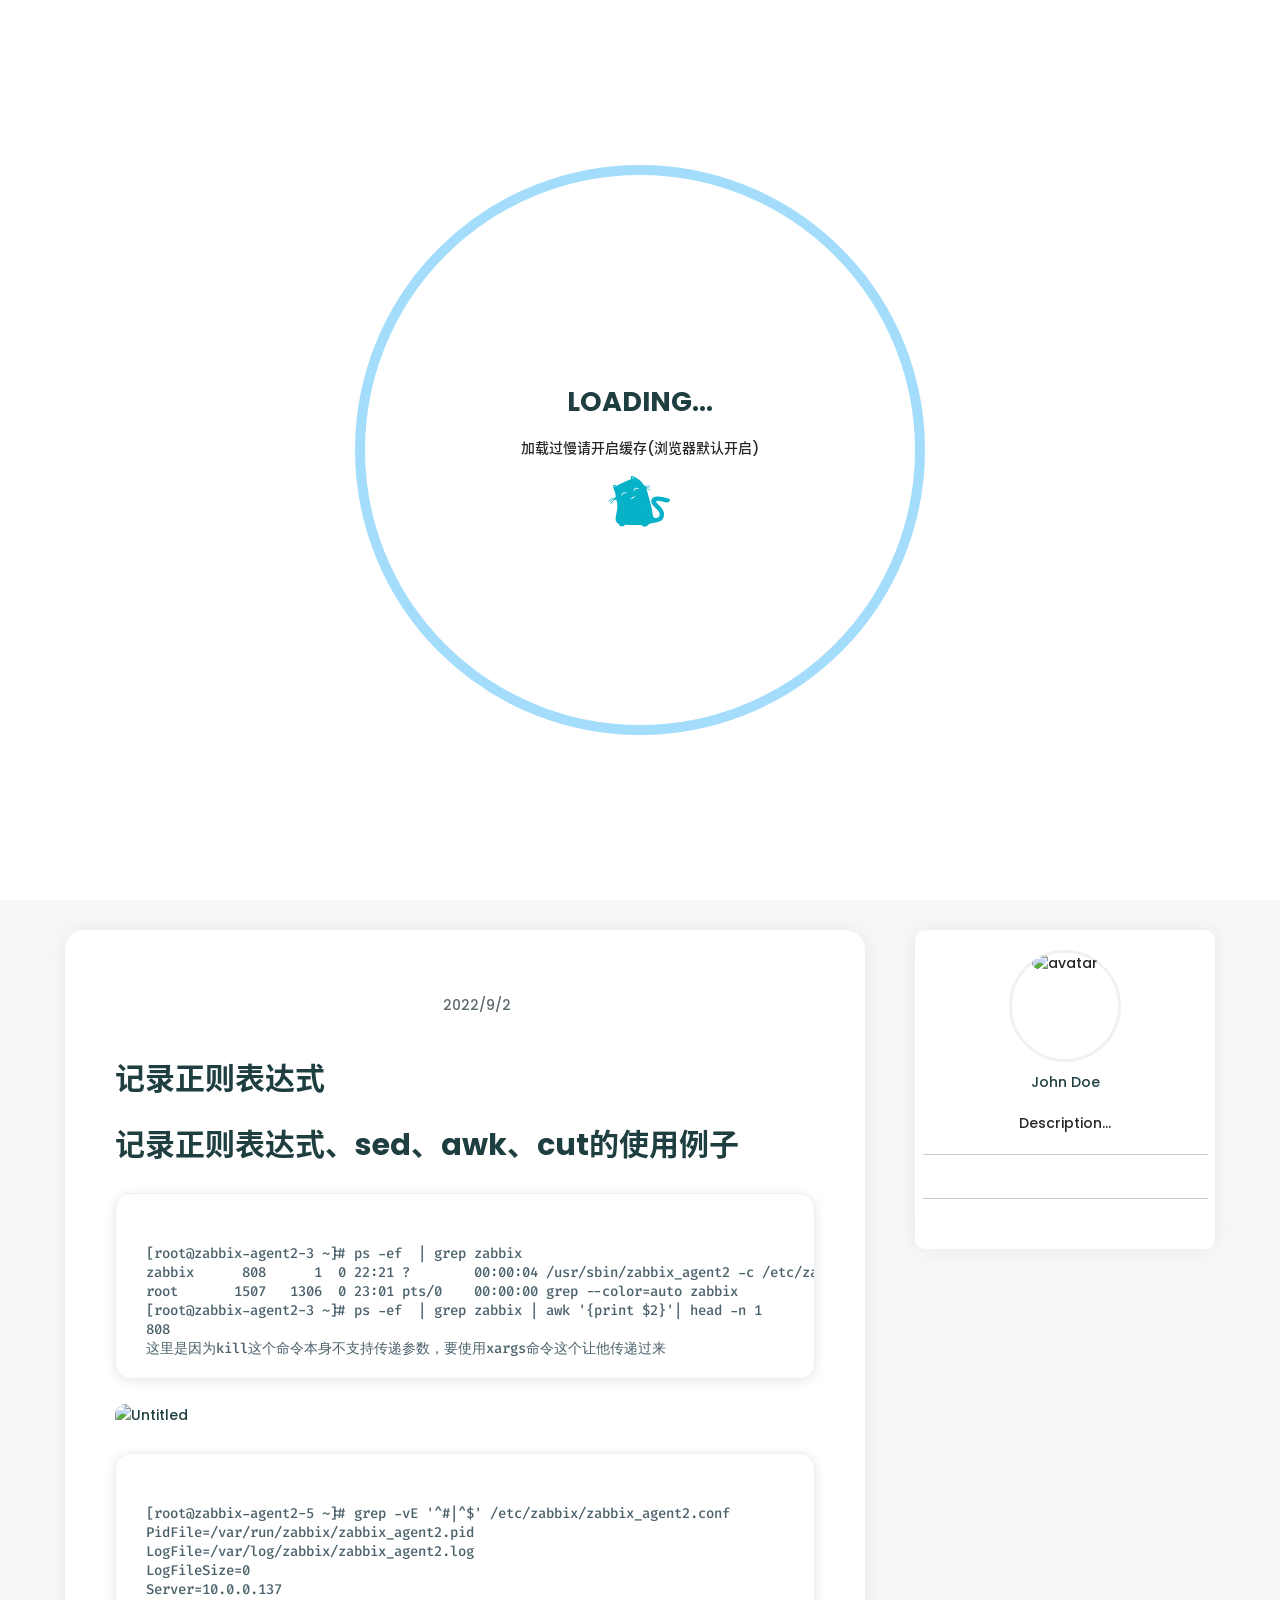
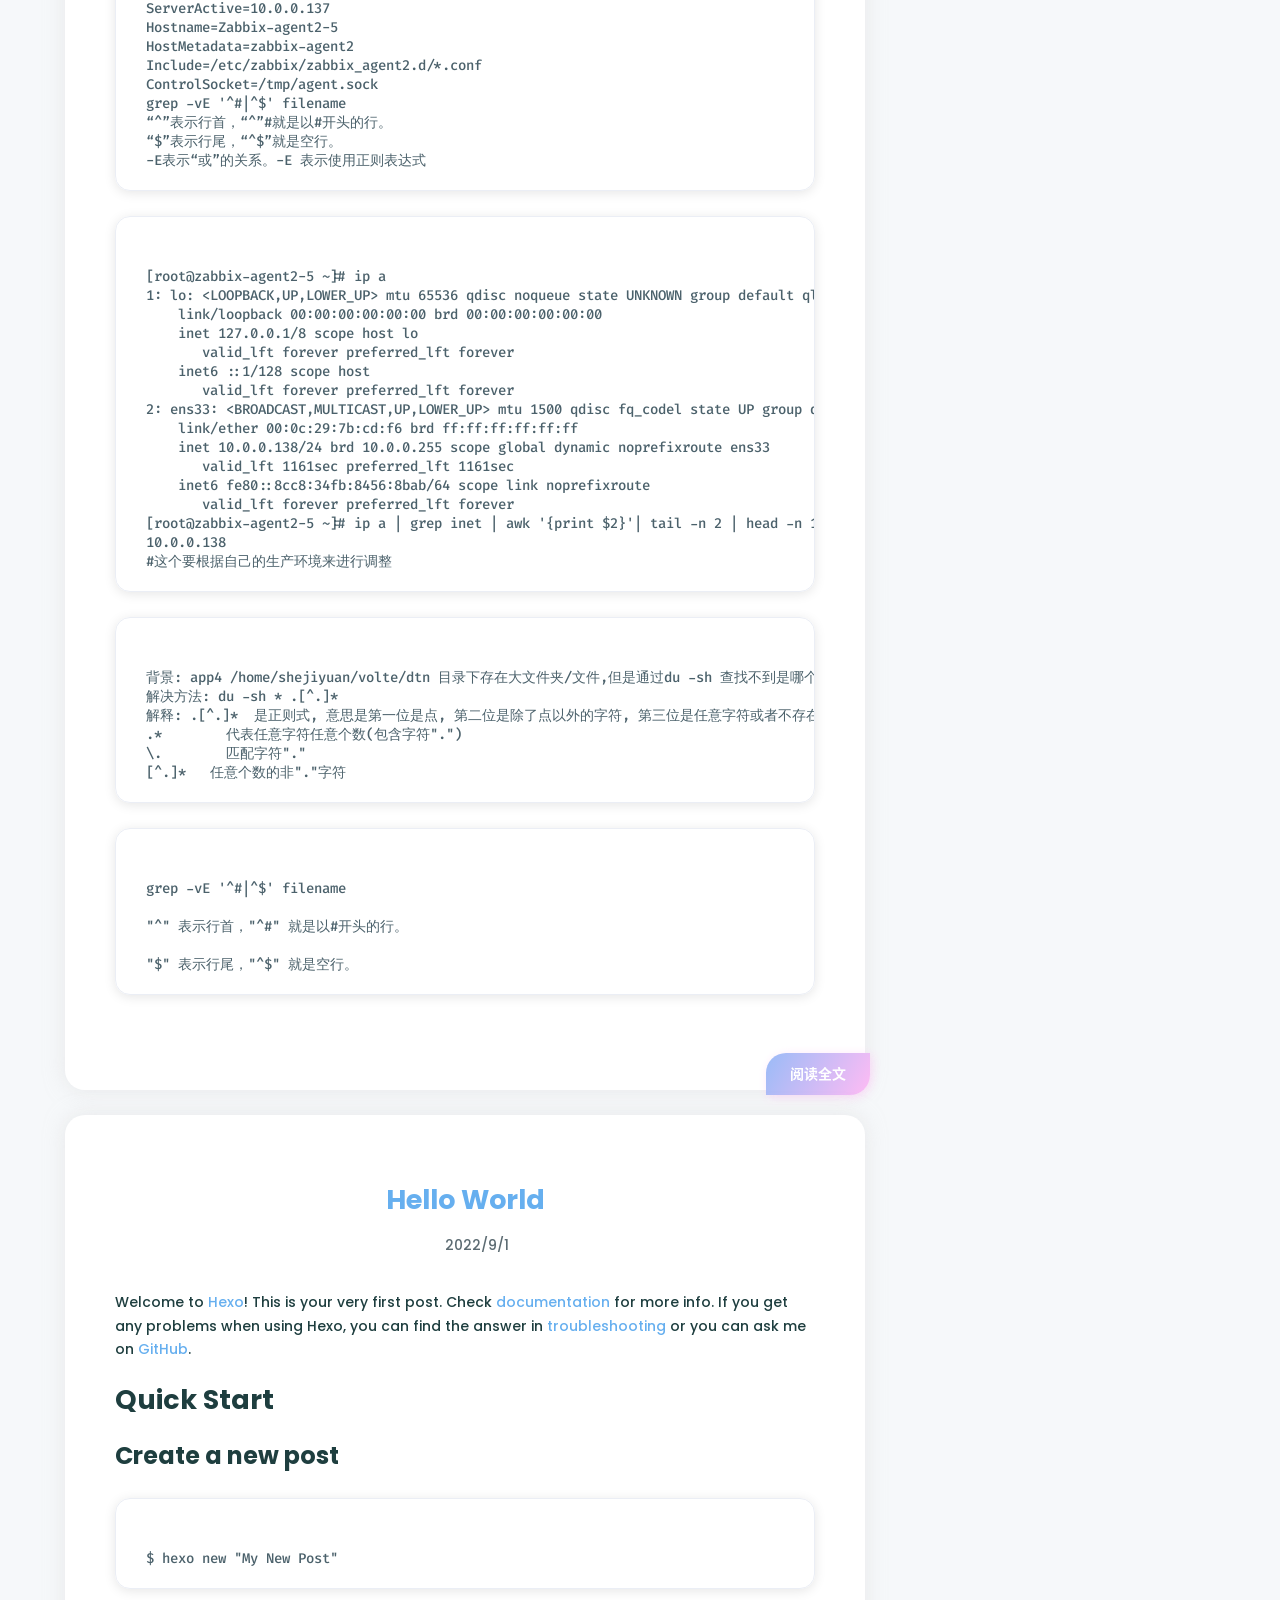
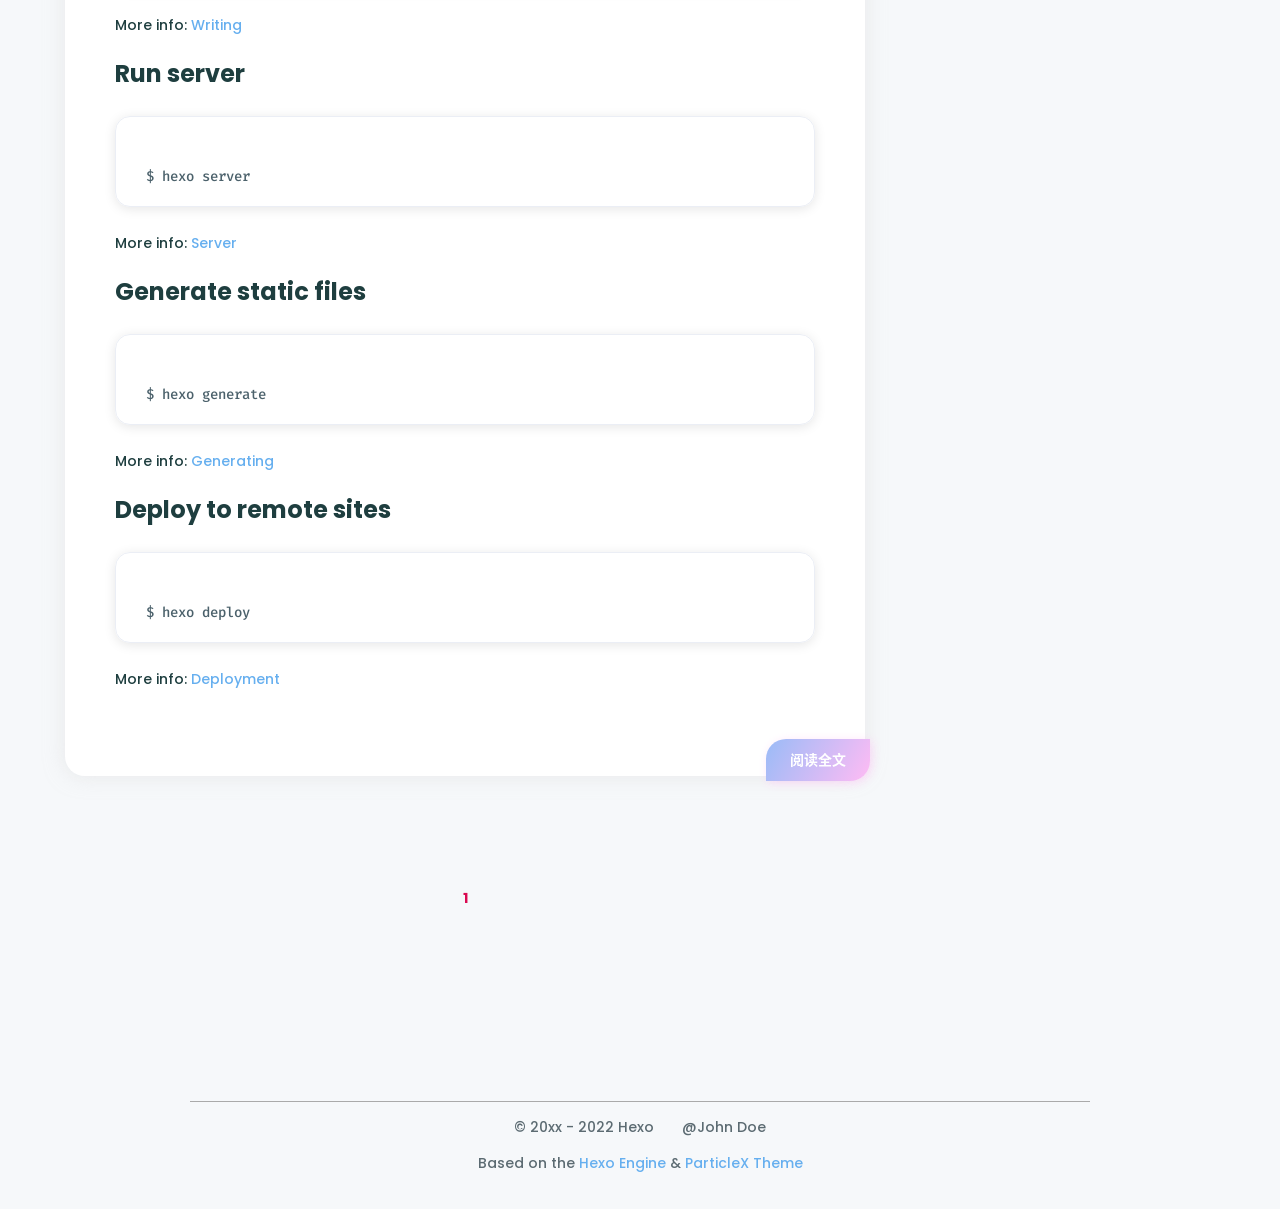
==== commit eca83556: "Site updated: 2022-09-02 22:21:29" ====
--- a/index.html
+++ b/index.html
@@ -120,7 +120,7 @@
                     </div>
                     <div id="main">
                         <div id="home-head">
-    <div id="home-background" style="background-image: url(https://w.wallhaven.cc/full/1k/wallhaven-1k9ld3.png)"></div>
+    <div id="home-background" style="background-image: url(https://w.wallhaven.cc/full/6o/wallhaven-6ov28w.jpg)"></div>
     
     <div id="home-info" class="home-info" @click="home_click">
         <span class="loop"></span>
